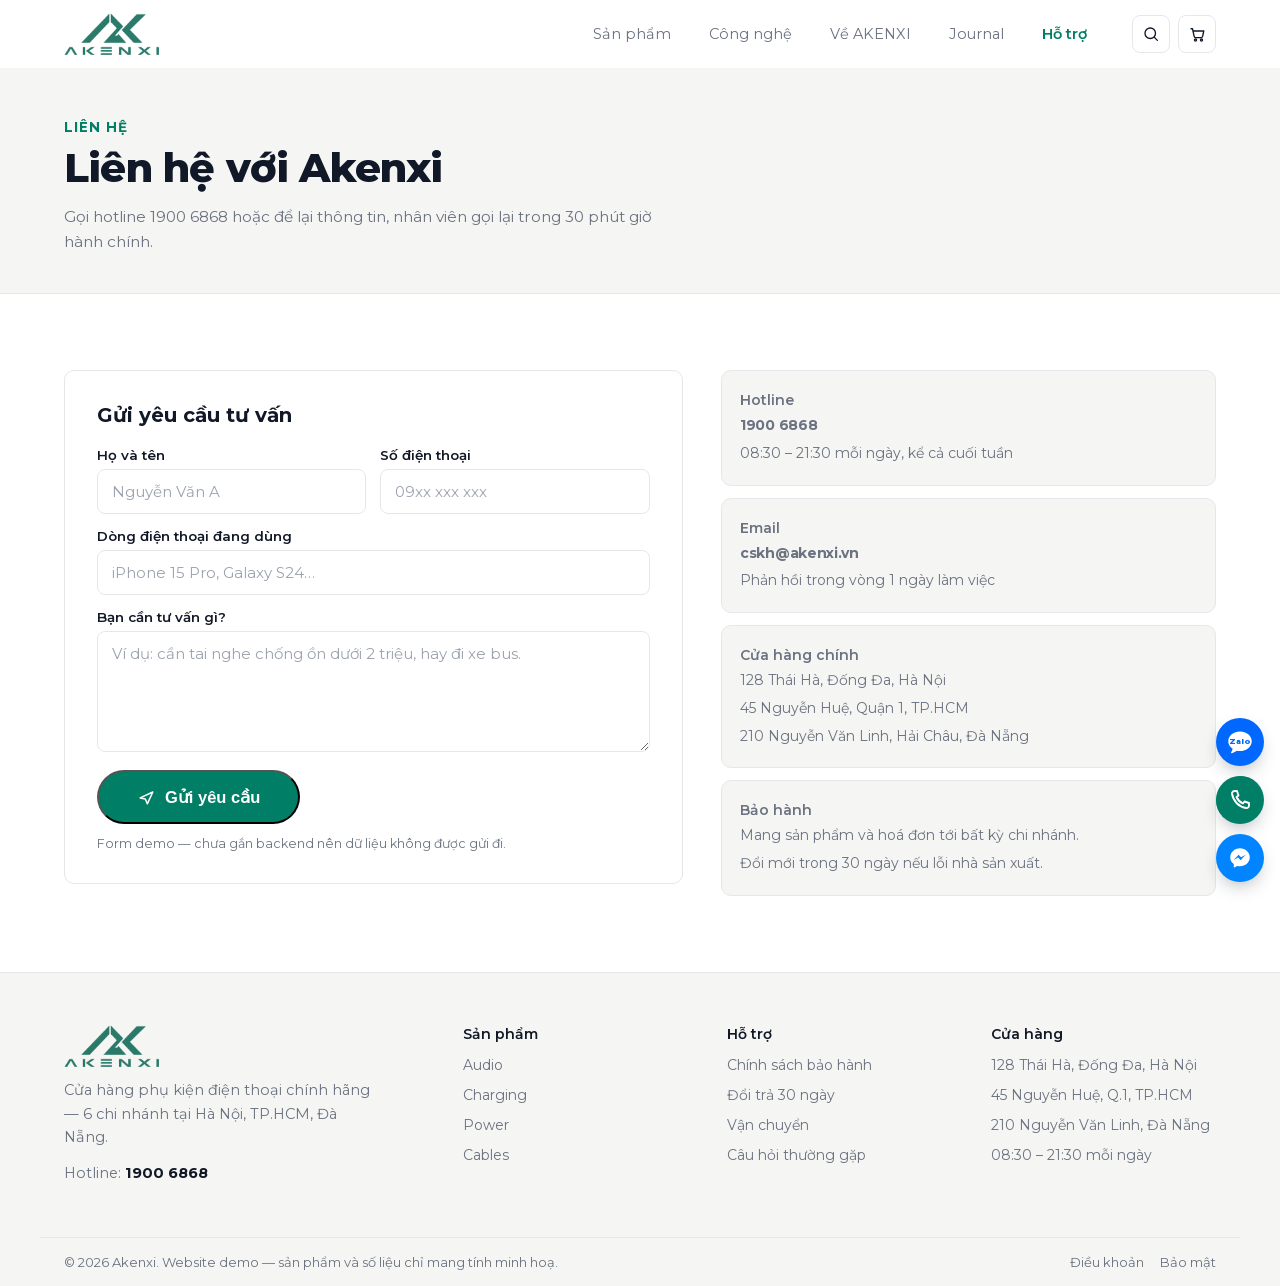
==== html/lien-he.html @ 21b446b7 "Rollback hero to 3D headphone, restore old logo/favicon, remove account icon" ====
<!DOCTYPE html>
<html lang="vi">
<head>
<meta charset="UTF-8">
<meta name="viewport" content="width=device-width, initial-scale=1">
<title>Liên hệ — Akenxi</title>
<meta name="description" content="Liên hệ Akenxi: hotline 1900 6868, email cskh@akenxi.vn, 6 chi nhánh tại Hà Nội, TP.HCM và Đà Nẵng.">
<link rel="icon" type="image/png" sizes="64x64" href="images/favicon.png">
<link rel="stylesheet" href="css/style.css">
</head>
<body>

  <header class="site-header" id="siteHeader">
    <div class="container header-inner">
      <a class="logo" href="index.html">
        <img class="logo-img" src="images/logo.png" alt="Akenxi" width="270" height="120">
      </a>

      <nav class="main-nav" id="mainNav" aria-label="Menu chính">
        <ul>
          <li><a href="san-pham.html">Sản phẩm</a></li>
          <li><a href="index.html#akenxi-technology">Công nghệ</a></li>
          <li><a href="ve-chung-toi.html">Về AKENXI</a></li>
          <li><a href="tin-tuc.html">Journal</a></li>
          <li><a href="lien-he.html" class="is-active" aria-current="page">Hỗ trợ</a></li>
        </ul>
      </nav>

      <div class="header-actions">
        <button class="icon-btn" type="button" aria-label="Tìm kiếm">
          <svg viewBox="0 0 24 24" fill="none" stroke="currentColor" stroke-width="1.8" stroke-linecap="round">
            <circle cx="11" cy="11" r="7"></circle><path d="m16.5 16.5 4 4"></path>
          </svg>
        </button>
        <button class="icon-btn" type="button" aria-label="Giỏ hàng" data-cart-open>
          <svg viewBox="0 0 24 24" fill="none" stroke="currentColor" stroke-width="1.8" stroke-linecap="round" stroke-linejoin="round">
            <path d="M4 5h2l2.2 10.2a2 2 0 0 0 2 1.6h7.3a2 2 0 0 0 2-1.55L21 8H6.6"></path>
            <circle cx="10" cy="20" r="1.4"></circle><circle cx="18" cy="20" r="1.4"></circle>
          </svg>
          <span class="badge" data-cart-count>0</span>
        </button>
        <button class="nav-toggle" id="navToggle" type="button" aria-label="Mở menu" aria-expanded="false">
          <span></span><span></span><span></span>
        </button>
      </div>
    </div>
  </header>

  <main>

    <!-- ============================== PAGE HERO ============================ -->
    <section class="page-hero">
      <div class="container">
        <p class="page-tag">Liên hệ</p>
        <h1>Liên hệ với Akenxi</h1>
        <p class="page-sub">Gọi hotline 1900 6868 hoặc để lại thông tin, nhân viên gọi lại trong 30 phút giờ hành chính.</p>
      </div>
    </section>

    <section class="section">
      <div class="container contact-grid">
        <form class="contact-form reveal" onsubmit="return false">
          <h2>Gửi yêu cầu tư vấn</h2>

          <div class="field-row">
            <label class="field">
              <span>Họ và tên</span>
              <input type="text" name="name" placeholder="Nguyễn Văn A" required>
            </label>
            <label class="field">
              <span>Số điện thoại</span>
              <input type="tel" name="phone" placeholder="09xx xxx xxx" required>
            </label>
          </div>

          <label class="field">
            <span>Dòng điện thoại đang dùng</span>
            <input type="text" name="device" placeholder="iPhone 15 Pro, Galaxy S24…">
          </label>

          <label class="field">
            <span>Bạn cần tư vấn gì?</span>
            <textarea name="message" rows="5" placeholder="Ví dụ: cần tai nghe chống ồn dưới 2 triệu, hay đi xe bus."></textarea>
          </label>

          <button class="btn btn-primary" type="submit">
            <svg viewBox="0 0 24 24" fill="none" stroke="currentColor" stroke-width="1.9" stroke-linecap="round" stroke-linejoin="round" aria-hidden="true">
              <path d="M4 12.5 20 5l-7 15-2.5-6z"></path>
            </svg>
            Gửi yêu cầu
          </button>
          <p class="form-note">Form demo — chưa gắn backend nên dữ liệu không được gửi đi.</p>
        </form>

        <div class="contact-info reveal">
          <div class="info-card">
            <h3>Hotline</h3>
            <p class="info-big">1900 6868</p>
            <p>08:30 – 21:30 mỗi ngày, kể cả cuối tuần</p>
          </div>
          <div class="info-card">
            <h3>Email</h3>
            <p class="info-big">cskh@akenxi.vn</p>
            <p>Phản hồi trong vòng 1 ngày làm việc</p>
          </div>
          <div class="info-card">
            <h3>Cửa hàng chính</h3>
            <p>128 Thái Hà, Đống Đa, Hà Nội</p>
            <p>45 Nguyễn Huệ, Quận 1, TP.HCM</p>
            <p>210 Nguyễn Văn Linh, Hải Châu, Đà Nẵng</p>
          </div>
          <div class="info-card">
            <h3>Bảo hành</h3>
            <p>Mang sản phẩm và hoá đơn tới bất kỳ chi nhánh.</p>
            <p>Đổi mới trong 30 ngày nếu lỗi nhà sản xuất.</p>
          </div>
        </div>
      </div>
    </section>

  </main>

<footer class="site-footer">
    <div class="container footer-top">
      <div class="footer-brand">
        <a class="logo" href="index.html">
          <img class="logo-img" src="images/logo.png" alt="Akenxi" width="270" height="120">
        </a>
        <p>Cửa hàng phụ kiện điện thoại chính hãng — 6 chi nhánh tại Hà Nội, TP.HCM, Đà Nẵng.</p>
        <p class="footer-hotline">Hotline: <b>1900 6868</b></p>
      </div>

      <div class="footer-col">
        <h4>Sản phẩm</h4>
        <ul>
          <li><a href="san-pham.html">Audio</a></li>
          <li><a href="san-pham.html">Charging</a></li>
          <li><a href="san-pham.html">Power</a></li>
          <li><a href="san-pham.html">Cables</a></li>
        </ul>
      </div>

      <div class="footer-col">
        <h4>Hỗ trợ</h4>
        <ul>
          <li><a href="lien-he.html">Chính sách bảo hành</a></li>
          <li><a href="lien-he.html">Đổi trả 30 ngày</a></li>
          <li><a href="lien-he.html">Vận chuyển</a></li>
          <li><a href="lien-he.html">Câu hỏi thường gặp</a></li>
        </ul>
      </div>

      <div class="footer-col">
        <h4>Cửa hàng</h4>
        <ul>
          <li>128 Thái Hà, Đống Đa, Hà Nội</li>
          <li>45 Nguyễn Huệ, Q.1, TP.HCM</li>
          <li>210 Nguyễn Văn Linh, Đà Nẵng</li>
          <li>08:30 – 21:30 mỗi ngày</li>
        </ul>
      </div>
    </div>

    <div class="container footer-bottom">
      <p>© 2026 Akenxi. Website demo — sản phẩm và số liệu chỉ mang tính minh hoạ.</p>
      <ul class="footer-legal">
        <li><a href="lien-he.html">Điều khoản</a></li>
        <li><a href="lien-he.html">Bảo mật</a></li>
      </ul>
    </div>
  </footer>

  <!-- Liên hệ nhanh cố định góc phải -->
  <div class="quick-contact" aria-label="Liên hệ nhanh">
    <a class="qc-btn qc-zalo" href="https://zalo.me/1900686868" target="_blank" rel="noopener" title="Chat Zalo">
      <span class="qc-ico" aria-hidden="true">
        <svg viewBox="0 0 48 48">
          <path fill="#fff" d="M24 7C13.6 7 5.2 14 5.2 22.6c0 4.9 2.7 9.3 7 12.2-.3 2-1.1 4-2.4 5.7-.5.7.2 1.6 1 1.3 3.3-1.1 6-2.6 7.9-4 1.6.4 3.4.6 5.3.6 10.4 0 18.8-7 18.8-15.8S34.4 7 24 7z"/>
          <text x="24" y="27.5" text-anchor="middle" font-family="__SvnMontFont_81fb87, Helvetica, Arial, sans-serif" font-size="12.5" font-weight="800" fill="#0068ff">Zalo</text>
        </svg>
      </span>
      <span class="qc-label">Zalo</span>
    </a>
    <a class="qc-btn qc-phone" href="tel:19006868" title="Gọi 1900 6868">
      <span class="qc-ico" aria-hidden="true">
        <svg viewBox="0 0 24 24" fill="none" stroke="currentColor" stroke-width="1.9" stroke-linecap="round" stroke-linejoin="round">
          <path d="M21 15v2.5a2.5 2.5 0 0 1-2.7 2.5A17 17 0 0 1 4 5.7 2.5 2.5 0 0 1 6.5 3H9l1.5 4.5-2 1.5a12.5 12.5 0 0 0 6.5 6.5l1.5-2z"></path>
        </svg>
      </span>
      <span class="qc-label">1900 6868</span>
    </a>
    <a class="qc-btn qc-mess" href="https://m.me/akenxi" target="_blank" rel="noopener" title="Chat Messenger">
      <span class="qc-ico" aria-hidden="true">
        <svg viewBox="0 0 24 24" fill="currentColor">
          <path d="M12 2.2c-5.4 0-9.8 4-9.8 9 0 2.8 1.4 5.3 3.6 6.9v3.7l3.4-1.9c.9.2 1.8.4 2.8.4 5.4 0 9.8-4 9.8-9s-4.4-9.1-9.8-9.1zm.6 12-2.5-2.6-4.7 2.6 5.2-5.5 2.5 2.5 4.6-2.5-5.1 5.5z"></path>
        </svg>
      </span>
      <span class="qc-label">Messenger</span>
    </a>
  </div>

  <!-- Giỏ hàng -->
  <div class="cart-overlay" data-cart-overlay hidden></div>

  <aside class="cart-drawer" data-cart-drawer aria-label="Giỏ hàng" aria-hidden="true" hidden>
    <div class="cart-head">
      <h2>Giỏ hàng <span class="cart-head-count" data-cart-count>0</span></h2>
      <button class="cart-close" type="button" data-cart-close aria-label="Đóng giỏ hàng">
        <svg viewBox="0 0 24 24" fill="none" stroke="currentColor" stroke-width="2" stroke-linecap="round">
          <path d="M6 6l12 12M18 6L6 18"></path>
        </svg>
      </button>
    </div>

    <div class="cart-body" data-cart-items></div>

    <div class="cart-foot">
      <div class="cart-total"><span>Tổng tiền</span><strong data-cart-total>0₫</strong></div>
      <button class="btn btn-primary" type="button" data-cart-checkout>Thanh toán</button>
      <p class="cart-note">Demo — chưa gắn cổng thanh toán.</p>
    </div>
  </aside>

  <div class="toast" data-toast hidden></div>

  <script src="js/ui.js" defer></script>
  <script src="js/cart.js" defer></script>
</body>
</html>
---- html/css/style.css ----
/* ==========================================================================
   Akenxi — cửa hàng phụ kiện điện thoại. Giao diện trắng, phẳng, tối giản.
   ========================================================================== */

/* --------------------------------- Fonts ---------------------------------
   Bộ font yêu cầu: SVN-Mont (bản Việt hoá của Mont — Fontfabric, font THƯƠNG MẠI).
   Các bản "tải free" trên mạng đều không có bản quyền nên file trong repo hiện là
   Montserrat (Google Fonts, OFL, cùng kiểu geometric sans, đủ dấu tiếng Việt).
   Khi đã mua SVN-Mont: chỉ cần ghi đè 3 file fonts/svn-mont-*.woff2 tương ứng
   (vietnamese / latin-ext / latin), không phải sửa CSS.
   -------------------------------------------------------------------------- */

@font-face {
  font-family: "__SvnMontFont_81fb87";
  font-style: normal;
  font-weight: 400 800;
  font-display: swap;
  src: url("../fonts/svn-mont-vietnamese.woff2") format("woff2");
  unicode-range: U+0102-0103, U+0110-0111, U+0128-0129, U+0168-0169, U+01A0-01A1,
    U+01AF-01B0, U+0300-0301, U+0303-0304, U+0308-0309, U+0323, U+0329,
    U+1EA0-1EF9, U+20AB;
}

@font-face {
  font-family: "__SvnMontFont_81fb87";
  font-style: normal;
  font-weight: 400 800;
  font-display: swap;
  src: url("../fonts/svn-mont-latin-ext.woff2") format("woff2");
  unicode-range: U+0100-02BA, U+02BD-02C5, U+02C7-02CC, U+02CE-02D7, U+02DD-02FF,
    U+0304, U+0308, U+0329, U+1D00-1DBF, U+1E00-1E9F, U+1EF2-1EFF, U+2020,
    U+20A0-20AB, U+20AD-20C0, U+2113, U+2C60-2C7F, U+A720-A7FF;
}

@font-face {
  font-family: "__SvnMontFont_81fb87";
  font-style: normal;
  font-weight: 400 800;
  font-display: swap;
  src: url("../fonts/svn-mont-latin.woff2") format("woff2");
  unicode-range: U+0000-00FF, U+0131, U+0152-0153, U+02BB-02BC, U+02C6, U+02DA,
    U+02DC, U+0304, U+0308, U+0329, U+2000-206F, U+20AC, U+2122, U+2191, U+2193,
    U+2212, U+2215, U+FEFF, U+FFFD;
}

/* Fallback dùng font hệ thống, chỉnh metric cho gần SVN-Mont để hạn chế nhảy chữ */
@font-face {
  font-family: "__SvnMontFont_Fallback_81fb87";
  font-style: normal;
  font-weight: 400 800;
  src: local("Helvetica Neue"), local("Helvetica"), local("Arial");
  size-adjust: 104%;
  ascent-override: 90%;
  descent-override: 24%;
  line-gap-override: 0%;
}

/* ------------------------------ Design tokens ----------------------------- */

:root {
  --bg: #ffffff;
  --bg-soft: #F5F5F3;
  --text: #111827;
  --text-muted: #6b7280;
  --border: #e5e7eb;
  --accent: #007F66;      /* xanh thương hiệu AKENXI chính thức */
  --accent-dark: #00664F;
  --graphite: #1c1f22;    /* nền tối cho section premium */
  --price: #d92d20;       /* chỉ dùng ở tổng tiền giỏ hàng/thanh toán, không dùng cho thẻ sản phẩm */

  --radius: 10px;
  --slide-gap: 18px;
  --header-h: 68px;
  --container: 1200px;
  --pad: clamp(16px, 4vw, 24px);

  --font: "__SvnMontFont_81fb87", "__SvnMontFont_Fallback_81fb87", -apple-system,
    system-ui, BlinkMacSystemFont, "Helvetica Neue", "Helvetica", sans-serif;
}

* { margin: 0; padding: 0; box-sizing: border-box; }

/* button không tự có cursor:pointer theo mặc định trình duyệt như <a> — set cứng cho mọi nút */
button:not(:disabled) { cursor: pointer; }

html {
  scroll-behavior: smooth;
  scroll-padding-top: calc(var(--header-h) + 8px);
  -webkit-text-size-adjust: 100%;
}

body {
  font-family: var(--font);
  font-size: 16px;
  background: var(--bg);
  color: var(--text);
  -webkit-font-smoothing: antialiased;
  overflow-x: hidden;
}

/* các class có display: flex/grid sẽ thắng UA style [hidden] -> ép lại cho chắc */
[hidden] { display: none !important; }

a { color: inherit; text-decoration: none; }
ul { list-style: none; }
img, svg { display: block; max-width: 100%; }
svg { width: 100%; height: 100%; }

.container {
  width: 100%;
  max-width: var(--container);
  margin: 0 auto;
  padding: 0 var(--pad);
}

/* ============================== Header / Menu ============================= */

.site-header {
  position: fixed;
  inset: 0 0 auto 0;
  z-index: 100;
  height: var(--header-h);
  display: flex;
  align-items: center;
  background: #fff;
  border-bottom: 1px solid transparent;
  transition: background .2s ease, border-color .2s ease, backdrop-filter .2s ease;
}

/* Khi cuộn: nền trắng hơi trong suốt + blur nhẹ, viền mờ dần hiện ra */
.site-header.is-stuck {
  background: rgba(255, 255, 255, .82);
  backdrop-filter: blur(10px);
  -webkit-backdrop-filter: blur(10px);
  border-bottom-color: var(--border);
}

.header-inner { display: flex; align-items: center; gap: clamp(16px, 2.4vw, 36px); }

/* Logo — wordmark AKENXI chính thức (SVG), không redraw bằng font */
.logo { display: flex; align-items: center; flex-shrink: 0; }

.logo-img { height: 42px; width: auto; }  /* logo Akenxi đã bỏ nền, crop sát viền */

/* Nav */
.main-nav { margin-left: auto; }
.main-nav ul { display: flex; align-items: center; gap: 10px; }

.main-nav a {
  display: block;
  padding: 8px 14px;
  border-radius: 6px;
  font-size: 14.5px;
  color: var(--text-muted);
  transition: color .15s ease, background .15s ease;
}

.main-nav a:hover { color: var(--accent); background: rgba(0, 127, 102, .06); }
.main-nav a.is-active { color: var(--accent); font-weight: 600; }

/* Actions */
.header-actions { display: flex; align-items: center; gap: 8px; }

.icon-btn {
  position: relative;
  width: 38px; height: 38px;
  padding: 9px;
  border: 1px solid var(--border);
  border-radius: 8px;
  background: #fff;
  color: var(--text);
  cursor: pointer;
  transition: background .15s ease;
}

.icon-btn:hover { background: var(--bg-soft); }

.badge {
  position: absolute;
  top: -6px; right: -6px;
  min-width: 17px; height: 17px;
  padding: 0 4px;
  border-radius: 999px;
  background: var(--price);
  color: #fff;
  font-size: 10.5px;
  font-weight: 700;
  line-height: 17px;
  text-align: center;
}

.nav-toggle {
  display: none;
  width: 38px; height: 38px;
  padding: 11px 9px;
  border: 1px solid var(--border);
  border-radius: 8px;
  background: #fff;
  cursor: pointer;
}

.nav-toggle span { display: block; height: 2px; background: var(--text); transition: transform .2s ease, opacity .2s ease; }
.nav-toggle span + span { margin-top: 4px; }
.nav-toggle.is-open span:nth-child(1) { transform: translateY(6px) rotate(45deg); }
.nav-toggle.is-open span:nth-child(2) { opacity: 0; }
.nav-toggle.is-open span:nth-child(3) { transform: translateY(-6px) rotate(-45deg); }

/* ================================= Hero ==================================
   Hero 3D — tai nghe Headphone.glb xoay theo scroll (js/main.js).
   ========================================================================== */

.display {
  font-size: clamp(34px, 5.6vw, 68px);
  line-height: 1.05;
  letter-spacing: -1.5px;
  font-weight: 800;
  text-transform: uppercase;   /* headline lớn kiểu premium-tech, dùng cho tagline chứ không phải tên sản phẩm */
}

.hero {
  padding: calc(var(--header-h) + clamp(28px, 4vw, 56px)) 0 clamp(36px, 5vw, 64px);
  background: #fff;
}

.hero-inner {
  display: grid;
  grid-template-columns: minmax(0, 1fr) minmax(0, 1fr);
  align-items: center;
  gap: clamp(24px, 4vw, 48px);
}

.hero-eyebrow {
  display: flex;
  align-items: center;
  gap: 8px;
  margin-bottom: 14px;
  font-size: 15.5px;
  font-weight: 600;
  letter-spacing: .2px;
  color: var(--accent);
}

.hero-eyebrow svg { width: 18px; height: 18px; flex-shrink: 0; }

.hero-copy h1 {
  font-size: clamp(30px, 3.9vw, 50px);
  line-height: 1.14;
  letter-spacing: -1px;
  font-weight: 800;
  max-width: 15em;
}

.hero-sub {
  margin-top: 12px;
  font-size: clamp(16px, 1.5vw, 21px);
  line-height: 1.45;
  color: #374151;
}

.hero-copy .btn { margin-top: clamp(24px, 3vw, 36px); }

/* Text hero chạy vào từ bên trái khi tải trang */
.hero-copy > * { animation: hero-in .7s cubic-bezier(.22, .7, .25, 1) both; }
.hero-eyebrow { animation-delay: .05s; }
.hero-copy h1 { animation-delay: .16s; }
.hero-sub { animation-delay: .28s; }
.hero-copy .btn { animation-delay: .4s; }

@keyframes hero-in {
  from { opacity: 0; transform: translateX(-32px); }
  to { opacity: 1; transform: none; }
}

/* Buttons */
.btn {
  display: inline-flex;
  align-items: center;
  justify-content: center;
  gap: 9px;
  height: 54px;
  padding: 0 38px;
  border-radius: 999px;
  font-size: 16.5px;
  font-weight: 700;
  white-space: nowrap;
  transition: background .15s ease;
}

.btn svg { width: 19px; height: 19px; flex-shrink: 0; }

.btn-primary { background: var(--accent); color: #fff; }
.btn-primary:hover { background: var(--accent-dark); }

/* ============================== Hero visual ============================== */

.hero-visual { position: relative; }

.model-wrap {
  position: relative;
  width: 100%;
  max-width: 470px;
  aspect-ratio: 1 / 1;
  max-height: 60vh;
  margin-inline: auto;
}

/* Sàn kẻ ô phối cảnh: các đường chạy từ trước ra sau, tan dần vào nền trắng */
.model-floor {
  position: absolute;
  left: 50%;
  bottom: -7%;
  width: 138%;
  height: 54%;
  transform: translateX(-50%);
  perspective: 420px;
  perspective-origin: 50% 0%;
  pointer-events: none;
  overflow: hidden;
}

.model-floor span {
  position: absolute;
  inset: 0 0 0 0;
  transform: rotateX(64deg);
  transform-origin: 50% 100%;
  background-image:
    repeating-linear-gradient(to right, rgba(17, 24, 39, .22) 0 1px, transparent 1px 48px),
    repeating-linear-gradient(to bottom, rgba(17, 24, 39, .22) 0 1px, transparent 1px 48px);
  background-position: center bottom;
  mask-image: linear-gradient(to top, #000 0%, rgba(0, 0, 0, .55) 45%, transparent 88%);
  -webkit-mask-image: linear-gradient(to top, #000 0%, rgba(0, 0, 0, .55) 45%, transparent 88%);
}

/* Bóng mờ dưới tai nghe: 2 lớp CSS, không dùng shadow map */
.model-shadow {
  position: absolute;
  left: 50%;
  bottom: 4%;
  width: 50%;
  height: 8%;
  transform: translateX(-50%);
  pointer-events: none;
  animation: shadow-breathe 4.2s ease-in-out infinite;
}

.model-shadow::before {
  content: "";
  position: absolute;
  left: 16%; right: 16%; top: 20%; bottom: 14%;
  border-radius: 50%;
  background: rgba(17, 24, 39, .42);
  filter: blur(8px);
}

.model-shadow::after {
  content: "";
  position: absolute;
  inset: -55% -18%;
  border-radius: 50%;
  background: radial-gradient(ellipse at 50% 50%, rgba(17, 24, 39, .22), rgba(17, 24, 39, .08) 48%, transparent 74%);
  filter: blur(18px);
}

@keyframes shadow-breathe {
  0%, 100% { transform: translateX(-50%) scale(1); opacity: .95; }
  50% { transform: translateX(-50%) scale(1.07); opacity: .72; }
}

#headphoneCanvas {
  position: relative;
  display: block;
  width: 100%;
  height: 100%;
  cursor: grab;
  touch-action: pan-y;
}

#headphoneCanvas:active { cursor: grabbing; }

.model-loader {
  position: absolute;
  inset: auto 0 42%;
  display: flex;
  flex-direction: column;
  align-items: center;
  gap: 10px;
  font-size: 13px;
  color: var(--text-muted);
  transition: opacity .4s ease;
}

.model-loader.is-hidden { opacity: 0; pointer-events: none; }

.model-loader .bar { width: 160px; height: 3px; border-radius: 999px; background: var(--border); overflow: hidden; }
.model-loader .bar i { display: block; width: 0; height: 100%; background: var(--accent); transition: width .25s ease; }

/* ---------------- 4 badge cam kết nổi quanh mô hình 3D ------------------- */

.hero-badges { position: absolute; inset: 0; pointer-events: none; }

.hero-badge {
  position: absolute;
  display: flex;
  align-items: center;
  gap: 10px;
  width: max-content;
  max-width: 46%;
  padding: 9px 14px 9px 10px;
  border: 1px solid var(--border);
  border-radius: 999px;
  background: rgba(255, 255, 255, .94);
  backdrop-filter: blur(6px);
  -webkit-backdrop-filter: blur(6px);
  box-shadow: 0 8px 22px -14px rgba(17, 24, 39, .35);
  animation: badge-float 6s ease-in-out infinite;
}

.hb-ico {
  flex-shrink: 0;
  width: 32px; height: 32px;
  padding: 7px;
  border-radius: 50%;
  background: rgba(0, 127, 102, .08);
  color: var(--accent);
}

.hb-text { display: flex; flex-direction: column; line-height: 1.3; }
.hb-text strong { font-size: 13.5px; font-weight: 600; white-space: nowrap; }
.hb-text span { font-size: 12px; color: var(--text-muted); white-space: nowrap; }

/* 4 góc, mỗi góc một độ cao khác nhau */
.b-tl { top: 2%;  left: -4%; }
.b-tr { top: 15%; right: -6%; }
.b-bl { bottom: 22%; left: -7%; }
.b-br { bottom: 5%;  right: -3%; }

/* trôi nhẹ, lệch pha để không cùng nhịp */
.b-tl { animation-delay: 0s; }
.b-tr { animation-delay: -1.5s; }
.b-bl { animation-delay: -3s; }
.b-br { animation-delay: -4.5s; }

@keyframes badge-float {
  0%, 100% { transform: translateY(0); }
  50% { transform: translateY(-7px); }
}

/* ================================ Sections =============================== */

.section { padding: clamp(48px, 6vw, 84px) 0; }
.section-alt { background: var(--bg-soft); }

.section-head { margin-bottom: clamp(24px, 3vw, 36px); }

.section-head.has-link {
  display: flex;
  align-items: baseline;
  justify-content: space-between;
  gap: 16px;
}

.section-head h2 {
  font-size: clamp(21px, 2.2vw, 28px);
  line-height: 1.25;
  letter-spacing: -.4px;
  font-weight: 700;
}

.section-head p { margin-top: 10px; font-size: 15.5px; line-height: 1.65; color: var(--text-muted); }

.link-more { flex-shrink: 0; font-size: 14.5px; font-weight: 600; color: var(--accent); }
.link-more:hover { text-decoration: underline; }

/* ------------------------------- Danh mục --------------------------------
   6 nhóm lớn, ảnh chiếm gần hết thẻ, không icon/không số lượng sản phẩm giả.
   ========================================================================== */

.cat-grid-big {
  display: grid;
  grid-template-columns: repeat(3, minmax(0, 1fr));
  gap: clamp(12px, 1.6vw, 20px);
}

.cat-tile {
  position: relative;
  display: block;
  aspect-ratio: 4 / 5;
  overflow: hidden;
  border-radius: var(--radius);
  background: var(--bg-soft);
}

.cat-tile img {
  width: 100%;
  height: 100%;
  object-fit: cover;
  transition: transform .5s ease;
}

.cat-tile:hover img { transform: scale(1.05); }

.cat-tile::after {
  content: "";
  position: absolute;
  inset: 0;
  background: linear-gradient(0deg, rgba(10, 14, 20, .55) 0%, transparent 42%);
}

.cat-tile h3 {
  position: absolute;
  left: 20px; bottom: 18px;
  z-index: 1;
  font-size: 14.5px;
  font-weight: 700;
  letter-spacing: 1.2px;
  text-transform: uppercase;
  color: #fff;
}

/* ------------------------------- Sản phẩm -------------------------------- */

.prod-grid {
  display: grid;
  grid-template-columns: repeat(4, minmax(0, 1fr));
  gap: clamp(12px, 1.5vw, 18px);
}

.prod-card {
  position: relative;
  display: flex;
  flex-direction: column;
  overflow: hidden;
  border: 1px solid var(--border);
  border-radius: var(--radius);
  background: #fff;
  cursor: pointer;
  transition: border-color .15s ease;
}

.prod-card:hover { border-color: var(--accent); }

.prod-thumb {
  position: relative;
  aspect-ratio: 1 / 1;
  overflow: hidden;             /* cắt ảnh phóng to khi hover, không đè lên badge */
  display: grid;
  place-items: center;
  padding: 8%;
  background: #fff;
  color: #4b5563;
  border-bottom: 1px solid var(--border);
}

.prod-thumb img {
  width: 100%;
  height: 100%;
  object-fit: contain;
  transition: transform .3s ease;
}

.prod-card:hover .prod-thumb img { transform: scale(1.04); }

.flag {
  position: absolute;
  top: 10px; left: 10px;
  z-index: 2;                   /* luôn nổi trên ảnh, kể cả khi ảnh phóng to lúc hover */
  padding: 3px 8px;
  border-radius: 4px;
  background: rgba(17, 24, 39, .82);
  color: #fff;
  font-size: 10.5px;
  font-weight: 600;
  letter-spacing: .2px;
}

.prod-body { display: flex; flex-direction: column; gap: 6px; flex: 1; padding: 14px; }
.prod-brand { font-size: 12px; color: var(--text-muted); }
.prod-card h3 { font-size: 15px; font-weight: 600; line-height: 1.4; }

/* Toàn bộ thẻ có thể bấm để vào trang chi tiết (stretched-link),
   nút "Thêm vào giỏ" nổi lên trên để vẫn bấm được riêng. */
.prod-card h3 a {
  transition: color .15s ease;
}

.prod-card h3 a::after {
  content: "";
  position: absolute;
  inset: 0;
  z-index: 1;
}

.prod-card h3 a:hover { color: var(--accent); }
.prod-desc { font-size: 13px; line-height: 1.5; color: var(--text-muted); }

.stars { font-size: 12.5px; color: var(--text); }
.stars span { margin-left: 4px; color: var(--text-muted); }

.prod-price { display: flex; align-items: baseline; flex-wrap: wrap; gap: 8px; margin-top: auto; padding-top: 6px; }
.prod-price strong { font-size: 17px; font-weight: 700; color: var(--text); }
.prod-price s { font-size: 13px; color: var(--text-muted); }

.btn-cart {
  position: relative;
  z-index: 2;                   /* nổi trên lớp stretched-link để vẫn bấm riêng được */
  display: flex;
  align-items: center;
  justify-content: center;
  gap: 8px;
  margin-top: 10px;
  height: 40px;
  border: 1px solid var(--border);
  border-radius: 8px;
  background: #fff;
  color: var(--text);
  font-family: inherit;
  font-size: 14px;
  font-weight: 600;
  cursor: pointer;
  transition: background .15s ease, color .15s ease, border-color .15s ease;
}

.btn-cart svg { width: 17px; height: 17px; flex-shrink: 0; }
.btn-cart:hover { background: var(--accent); border-color: var(--accent); color: #fff; }

/* ------------------- Slider sản phẩm bán chạy (4 / 2 / 1) ----------------- */

.slider { position: relative; }

/* cửa sổ nhìn: cắt phần ngoài, không tạo vùng cuộn nên không "ăn" con lăn của trang */
.slider-view { overflow: hidden; }

.slider-track {
  display: flex;
  gap: var(--slide-gap);
  transition: transform .45s cubic-bezier(.22, .7, .25, 1);
  will-change: transform;
  touch-action: pan-y;          /* vẫn cuộn dọc bình thường khi vuốt lên/xuống */
}

.slider-track.is-dragging { transition: none; cursor: grabbing; }

.slider-track > * {
  flex: 0 0 calc((100% - 3 * var(--slide-gap)) / 4);   /* 4 item */
  user-select: none;
}

.slider-track img { -webkit-user-drag: none; pointer-events: none; }

.slider-btn {
  position: absolute;
  top: 50%;
  z-index: 3;
  display: grid;
  place-items: center;
  width: 42px; height: 42px;
  padding: 10px;
  transform: translateY(-50%);
  border: 1px solid var(--border);
  border-radius: 50%;
  background: #fff;
  color: var(--text);
  box-shadow: 0 6px 18px -8px rgba(17, 24, 39, .35);
  cursor: pointer;
  transition: background .15s ease, opacity .2s ease, color .15s ease;
}

.slider-btn:hover { background: var(--accent); border-color: var(--accent); color: #fff; }
.slider-btn.prev { left: -14px; }
.slider-btn.next { right: -14px; }
.slider-btn[disabled] { opacity: .35; pointer-events: none; }

/* -------------------------------- Ưu điểm -------------------------------- */

.feat-grid {
  display: grid;
  grid-template-columns: repeat(4, minmax(0, 1fr));
  gap: clamp(12px, 1.4vw, 18px);
}

.feat-card {
  padding: 22px 20px;
  border: 1px solid var(--border);
  border-radius: var(--radius);
  background: #fff;
}

.feat-card h3 { font-size: 16px; font-weight: 600; }
.feat-card p { margin-top: 8px; font-size: 14.5px; line-height: 1.6; color: var(--text-muted); }

/* ---------------------- Product showcase (spotlight) ---------------------
   1-2 sản phẩm nổi bật mỗi section, ảnh chiếm phần lớn diện tích.
   .showcase-row.is-reverse đảo ảnh sang phải để xen kẽ giữa các section.
   ========================================================================== */

.showcase-row {
  display: grid;
  grid-template-columns: minmax(0, 1.3fr) minmax(0, 1fr);
  align-items: center;
  gap: clamp(28px, 5vw, 64px);
}

.showcase-row.is-reverse { grid-template-columns: minmax(0, 1fr) minmax(0, 1.3fr); }
.showcase-row.is-reverse .showcase-media { order: 2; }
.showcase-row.is-reverse .showcase-copy { order: 1; }

.showcase-media {
  aspect-ratio: 5 / 4;
  overflow: hidden;
  border-radius: var(--radius);
  background: var(--bg-soft);
}

.showcase-media img {
  width: 100%;
  height: 100%;
  object-fit: cover;
  transition: transform .5s ease;
}

.showcase-media:hover img { transform: scale(1.04); }

.showcase-tag { font-size: 13.5px; font-weight: 700; letter-spacing: 1px; color: var(--accent); text-transform: uppercase; }
.showcase-copy .display { margin-top: 12px; }
.showcase-copy p { margin-top: 16px; max-width: 34ch; font-size: 15.5px; line-height: 1.65; color: var(--text-muted); }

.showcase-cta {
  display: inline-flex;
  align-items: center;
  gap: 8px;
  margin-top: 24px;
  font-size: 14.5px;
  font-weight: 700;
  letter-spacing: .4px;
  text-transform: uppercase;
  color: var(--text);
}

.showcase-cta svg { width: 17px; height: 17px; transition: transform .2s ease; }
.showcase-cta:hover svg { transform: translateX(5px); }

/* --------------------------- AKENXI Technology ---------------------------- */

.tech-grid {
  display: grid;
  grid-template-columns: repeat(4, minmax(0, 1fr));
  gap: clamp(20px, 3vw, 32px);
}

.tech-card { text-align: center; }

.tech-ico {
  display: grid;
  place-items: center;
  width: 52px; height: 52px;
  margin: 0 auto 16px;
  padding: 13px;
  border-radius: 50%;
  background: rgba(0, 127, 102, .08);
  color: var(--accent);
}

.tech-card h3 { font-size: 15.5px; font-weight: 700; letter-spacing: .2px; }
.tech-card p { margin-top: 8px; font-size: 14px; line-height: 1.6; color: var(--text-muted); }

/* Section graphite: nền tối cho các khối "premium" (vd. AKENXI Technology) */
.section-graphite { background: var(--graphite); color: #fff; }
.section-graphite .display,
.section-graphite .section-head h2 { color: #fff; }
.section-graphite .tech-ico { background: rgba(0, 127, 102, .22); color: #fff; }
.section-graphite .tech-card p { color: rgba(255, 255, 255, .62); }

/* -------------------------------- Brand story ------------------------------ */

.story-grid {
  display: grid;
  grid-template-columns: minmax(0, .9fr) minmax(0, 1.1fr);
  align-items: center;
  gap: clamp(28px, 5vw, 64px);
}

.story-copy p { margin-top: 16px; max-width: 32ch; font-size: 15.5px; line-height: 1.7; color: var(--text-muted); }

.story-media {
  aspect-ratio: 4 / 3;
  overflow: hidden;
  border-radius: var(--radius);
}

.story-media img { width: 100%; height: 100%; object-fit: cover; will-change: transform; }

/* ------------------------------ Mosaic gallery ----------------------------- */

.mosaic-tag { margin-bottom: clamp(20px, 3vw, 32px); font-size: 13.5px; font-weight: 700; letter-spacing: 1px; color: var(--text-muted); text-transform: uppercase; text-align: center; }

.mosaic-grid {
  display: grid;
  grid-template-columns: repeat(4, minmax(0, 1fr));
  grid-template-rows: repeat(2, minmax(140px, 1fr));
  gap: clamp(8px, 1.2vw, 14px);
  height: clamp(320px, 46vw, 480px);
}

.mosaic-item { overflow: hidden; border-radius: var(--radius); }
.mosaic-item img { width: 100%; height: 100%; object-fit: cover; transition: transform .5s ease; }
.mosaic-item:hover img { transform: scale(1.05); }

.mosaic-item:nth-child(1) { grid-column: 1 / 3; grid-row: 1 / 3; }
.mosaic-item:nth-child(2) { grid-column: 3 / 5; grid-row: 1 / 2; }
.mosaic-item:nth-child(3) { grid-column: 3 / 4; grid-row: 2 / 3; }
.mosaic-item:nth-child(4) { grid-column: 4 / 5; grid-row: 2 / 3; }

/* -------------------------------- Đánh giá ------------------------------- */

.testi-grid {
  display: grid;
  grid-template-columns: repeat(3, minmax(0, 1fr));
  gap: clamp(12px, 1.5vw, 18px);
}

.testi-card {
  display: flex;
  flex-direction: column;
  gap: 12px;
  padding: 22px 20px;
  border: 1px solid var(--border);
  border-radius: var(--radius);
  background: #fff;
}

.testi-card blockquote { font-size: 15px; line-height: 1.65; color: #374151; }
.testi-card figcaption { display: flex; align-items: center; gap: 11px; margin-top: auto; }
.testi-card figcaption strong { display: block; font-size: 14.5px; font-weight: 600; }
.testi-card figcaption span { font-size: 12.5px; color: var(--text-muted); }

.avatar {
  display: grid;
  place-items: center;
  flex-shrink: 0;
  width: 38px; height: 38px;
  border-radius: 50%;
  background: var(--bg-soft);
  border: 1px solid var(--border);
  font-size: 13px;
  font-weight: 600;
  color: var(--text-muted);
}

/* ------------------------------- Newsletter ------------------------------ */

.news-inner {
  display: flex;
  align-items: center;
  justify-content: space-between;
  gap: clamp(20px, 3vw, 40px);
  padding: clamp(22px, 3vw, 32px);
  border: 1px solid var(--border);
  border-radius: var(--radius);
}

.news-inner h2 { font-size: clamp(20px, 2.1vw, 26px); font-weight: 700; letter-spacing: -.4px; }
.news-inner p { margin-top: 10px; font-size: 15px; line-height: 1.65; color: var(--text-muted); }

.news-form { display: flex; gap: 10px; flex-shrink: 0; }

.news-form input {
  width: clamp(200px, 24vw, 260px);
  height: 48px;
  padding: 0 14px;
  border: 1px solid var(--border);
  border-radius: 8px;
  background: #fff;
  color: var(--text);
  font-family: inherit;
  font-size: 15px;
}

.news-form input::placeholder { color: #9ca3af; }
.news-form input:focus { outline: none; border-color: var(--accent); }

/* --------------------------------- Footer -------------------------------- */

.site-footer { border-top: 1px solid var(--border); background: var(--bg-soft); }

.footer-top {
  display: grid;
  grid-template-columns: 1.6fr repeat(3, 1fr);
  gap: clamp(24px, 3vw, 40px);
  padding-block: clamp(32px, 4vw, 52px);
}

.footer-brand p { margin-top: 12px; max-width: 320px; font-size: 14.5px; line-height: 1.65; color: var(--text-muted); }
.footer-hotline b { color: var(--text); }

.footer-col h4 { margin-bottom: 12px; font-size: 14px; font-weight: 600; }
.footer-col li { margin-bottom: 9px; font-size: 14px; line-height: 1.5; color: var(--text-muted); }
.footer-col a:hover { color: var(--accent); }

.footer-bottom {
  display: flex;
  align-items: center;
  justify-content: space-between;
  gap: 12px;
  padding-block: 16px;
  border-top: 1px solid var(--border);
  font-size: 13px;
  color: var(--text-muted);
}

.footer-legal { display: flex; gap: 16px; }
.footer-legal a:hover { color: var(--accent); }

/* --------------------------- Reveal khi cuộn tới -------------------------- */

.reveal {
  opacity: 0;
  transform: translateY(14px);
  transition: opacity .45s ease, transform .45s ease;
}

.reveal.is-in { opacity: 1; transform: none; }

/* ==========================================================================
   Trang con: page hero, sản phẩm, giới thiệu, tin tức, liên hệ
   ========================================================================== */

.page-hero {
  padding: calc(var(--header-h) + clamp(28px, 4vw, 52px)) 0 clamp(24px, 3vw, 40px);
  border-bottom: 1px solid var(--border);
  background: var(--bg-soft);
}

.page-tag { margin-bottom: 10px; font-size: 13.5px; font-weight: 700; letter-spacing: 1px; text-transform: uppercase; color: var(--accent); }

.page-hero h1 {
  font-size: clamp(26px, 3.2vw, 40px);
  line-height: 1.16;
  letter-spacing: -.8px;
  font-weight: 800;
}

.page-sub {
  max-width: 62ch;
  margin-top: 12px;
  font-size: clamp(15px, 1.2vw, 16.5px);
  line-height: 1.65;
  color: var(--text-muted);
}

/* ------------------------------ Bộ lọc sản phẩm --------------------------- */

.filter-bar {
  display: flex;
  align-items: center;
  justify-content: space-between;
  flex-wrap: wrap;
  gap: 12px;
  margin-bottom: clamp(20px, 2.4vw, 30px);
}

.filter-list { display: flex; flex-wrap: wrap; gap: 8px; }

.chip {
  height: 38px;
  padding: 0 16px;
  border: 1px solid var(--border);
  border-radius: 999px;
  background: #fff;
  color: var(--text);
  font-family: inherit;
  font-size: 14px;
  font-weight: 500;
  cursor: pointer;
  transition: background .15s ease, border-color .15s ease, color .15s ease;
}

.chip:hover { border-color: var(--accent); color: var(--accent); }
.chip.is-on { background: var(--accent); border-color: var(--accent); color: #fff; font-weight: 600; }

.filter-count { font-size: 13.5px; color: var(--text-muted); }

/* -------------------------------- Về chúng tôi ---------------------------- */

.about-grid {
  display: grid;
  grid-template-columns: minmax(0, 1.5fr) minmax(0, 1fr);
  align-items: start;
  gap: clamp(24px, 4vw, 56px);
}

.about-text h2 { font-size: clamp(21px, 2.2vw, 28px); font-weight: 700; letter-spacing: -.4px; }
.about-text p { margin-top: 14px; font-size: 15.5px; line-height: 1.75; color: var(--text-muted); }

.about-stats { display: grid; grid-template-columns: 1fr 1fr; gap: 12px; }

.about-stats li {
  padding: 20px 18px;
  border: 1px solid var(--border);
  border-radius: var(--radius);
  background: var(--bg-soft);
}

.about-stats strong { display: block; font-size: 24px; font-weight: 800; letter-spacing: -.6px; }
.about-stats span { font-size: 13px; color: var(--text-muted); }

.branch-grid { display: grid; grid-template-columns: repeat(3, minmax(0, 1fr)); gap: clamp(12px, 1.4vw, 18px); }

.branch-card {
  padding: 20px 18px;
  border: 1px solid var(--border);
  border-radius: var(--radius);
  background: #fff;
}

.branch-card h3 { font-size: 15.5px; font-weight: 600; }
.branch-card p { margin-top: 6px; font-size: 14px; line-height: 1.5; color: var(--text-muted); }
.branch-card .branch-time { color: var(--accent); }

/* ---------------------------------- Tin tức ------------------------------- */

.post-grid { display: grid; grid-template-columns: repeat(3, minmax(0, 1fr)); gap: clamp(12px, 1.5vw, 20px); }

.post-card {
  display: flex;
  flex-direction: column;
  padding: clamp(20px, 2.2vw, 26px);
  border: 1px solid var(--border);
  border-radius: var(--radius);
  background: #fff;
  transition: border-color .15s ease;
}

.post-card:hover { border-color: var(--accent); }

.post-meta { display: flex; align-items: center; gap: 10px; font-size: 12.5px; color: var(--text-muted); }
.post-cat { padding: 3px 9px; border-radius: 999px; background: rgba(0, 127, 102, .08); color: var(--accent); font-weight: 600; }

.post-card h3 { margin-top: 12px; font-size: 17px; font-weight: 700; line-height: 1.35; letter-spacing: -.2px; }
.post-card p { margin-top: 10px; font-size: 14.5px; line-height: 1.65; color: var(--text-muted); }

.post-more {
  display: inline-flex;
  align-items: center;
  gap: 6px;
  margin-top: 16px;
  font-size: 14px;
  font-weight: 600;
  color: var(--accent);
}

.post-more svg { width: 16px; height: 16px; transition: transform .2s ease; }
.post-card:hover .post-more svg { transform: translateX(4px); }

/* ---------------------------------- Liên hệ ------------------------------- */

.contact-grid {
  display: grid;
  grid-template-columns: minmax(0, 1.25fr) minmax(0, 1fr);
  align-items: start;
  gap: clamp(20px, 3vw, 40px);
}

.contact-form {
  padding: clamp(22px, 2.6vw, 32px);
  border: 1px solid var(--border);
  border-radius: var(--radius);
  background: #fff;
}

.contact-form h2 { margin-bottom: 20px; font-size: 20px; font-weight: 700; }

.field-row { display: grid; grid-template-columns: 1fr 1fr; gap: 14px; }

.field { display: block; margin-bottom: 14px; }
.field span { display: block; margin-bottom: 6px; font-size: 13.5px; font-weight: 600; }

.field input,
.field textarea {
  width: 100%;
  padding: 12px 14px;
  border: 1px solid var(--border);
  border-radius: 8px;
  background: #fff;
  color: var(--text);
  font-family: inherit;
  font-size: 15px;
  resize: vertical;
}

.field input::placeholder,
.field textarea::placeholder { color: #9ca3af; }
.field input:focus,
.field textarea:focus { outline: none; border-color: var(--accent); }

.form-note { margin-top: 12px; font-size: 12.5px; color: var(--text-muted); }

.contact-info { display: grid; gap: 12px; }

.info-card {
  padding: 20px 18px;
  border: 1px solid var(--border);
  border-radius: var(--radius);
  background: var(--bg-soft);
}

.info-card h3 { font-size: 14px; font-weight: 600; color: var(--text-muted); }
.info-big { margin-top: 6px; font-size: 20px; font-weight: 700; color: var(--accent); letter-spacing: -.3px; }
.info-card p { margin-top: 6px; font-size: 14px; line-height: 1.55; color: var(--text-muted); }

/* ---------------------------- Trang chi tiết sản phẩm ---------------------- */

.pd-hero {
  padding: calc(var(--header-h) + clamp(20px, 3vw, 36px)) 0 0;
}

.pd-grid {
  display: grid;
  grid-template-columns: minmax(0, 1.2fr) minmax(0, 1fr);
  align-items: start;
  gap: clamp(28px, 4vw, 56px);
}

.pd-media-main {
  aspect-ratio: 1 / 1;
  overflow: hidden;
  border-radius: var(--radius);
  background: var(--bg-soft);
}

.pd-media-main img { width: 100%; height: 100%; object-fit: cover; }

.pd-thumbs { display: flex; gap: 10px; margin-top: 12px; }

.pd-thumbs button {
  width: 64px; height: 64px;
  padding: 0;
  border: 1px solid var(--border);
  border-radius: 8px;
  overflow: hidden;
  background: #fff;
  cursor: pointer;
}

.pd-thumbs button.is-active { border-color: var(--accent); }
.pd-thumbs img { width: 100%; height: 100%; object-fit: cover; }

.pd-tag { font-size: 13.5px; font-weight: 700; letter-spacing: 1px; color: var(--accent); text-transform: uppercase; }
.pd-info h1 { margin-top: 10px; font-size: clamp(24px, 2.8vw, 34px); font-weight: 800; letter-spacing: -.6px; line-height: 1.15; }
.pd-usp { margin-top: 10px; font-size: 15.5px; line-height: 1.6; color: var(--text-muted); }
.pd-price { margin-top: 18px; display: flex; align-items: baseline; gap: 10px; }
.pd-price strong { font-size: 26px; font-weight: 800; color: var(--text); }
.pd-price s { font-size: 15px; color: var(--text-muted); }
.pd-info .btn { margin-top: 22px; }

.pd-section { padding: clamp(40px, 5vw, 64px) 0; }
.pd-section-tag { margin-bottom: 24px; font-size: 13.5px; font-weight: 700; letter-spacing: 1px; color: var(--text-muted); text-transform: uppercase; text-align: center; }

.pd-highlights {
  display: grid;
  grid-template-columns: repeat(3, minmax(0, 1fr));
  gap: clamp(12px, 1.6vw, 20px);
}

.pd-highlight { text-align: center; }
.pd-highlight-media { aspect-ratio: 4 / 3; overflow: hidden; border-radius: var(--radius); margin-bottom: 14px; }
.pd-highlight-media img { width: 100%; height: 100%; object-fit: cover; }
.pd-highlight h3 { font-size: 15px; font-weight: 700; }
.pd-highlight p { margin-top: 6px; font-size: 13.5px; line-height: 1.55; color: var(--text-muted); }

/* ==========================================================================
   Liên hệ nhanh cố định góc phải (Zalo / gọi / Messenger)
   ========================================================================== */

.quick-contact {
  position: fixed;
  right: 16px;
  bottom: 18px;
  z-index: 90;
  display: flex;
  flex-direction: column;
  gap: 10px;
}

.qc-btn {
  position: relative;
  display: flex;
  align-items: center;
  height: 48px;
  border-radius: 999px;
  color: #fff;
  box-shadow: 0 8px 20px -8px rgba(17, 24, 39, .45);
  overflow: hidden;
  transition: padding-right .2s ease;
}

.qc-ico {
  display: grid;
  place-items: center;
  flex-shrink: 0;
  width: 48px; height: 48px;
  padding: 12px;
}

.qc-zalo .qc-ico { padding: 9px; }

.qc-label {
  max-width: 0;
  font-size: 14px;
  font-weight: 600;
  white-space: nowrap;
  opacity: 0;
  transition: max-width .25s ease, opacity .2s ease;
}

.qc-btn:hover { padding-right: 16px; }
.qc-btn:hover .qc-label { max-width: 140px; opacity: 1; }

.qc-zalo { background: #0068ff; }
.qc-phone { background: var(--accent); }
.qc-mess { background: #0084ff; }

/* vòng sóng quanh nút gọi */
.qc-phone::after {
  content: "";
  position: absolute;
  left: 0; top: 0;
  width: 48px; height: 48px;
  border: 2px solid var(--accent);
  border-radius: 50%;
  animation: qc-ring 2.2s ease-out infinite;
}

@keyframes qc-ring {
  0% { transform: scale(1); opacity: .6; }
  70%, 100% { transform: scale(1.55); opacity: 0; }
}

/* ==========================================================================
   Giỏ hàng (drawer) + toast
   ========================================================================== */

.cart-overlay {
  position: fixed;
  inset: 0;
  z-index: 110;
  background: rgba(17, 24, 39, .38);
  opacity: 0;
  transition: opacity .25s ease;
}

.cart-overlay.is-open { opacity: 1; }

.cart-drawer {
  position: fixed;
  top: 0; right: 0;
  z-index: 120;
  display: flex;
  flex-direction: column;
  width: min(400px, 100%);
  height: 100%;
  background: #fff;
  border-left: 1px solid var(--border);
  box-shadow: -18px 0 40px -24px rgba(17, 24, 39, .4);
  transform: translateX(100%);
  transition: transform .28s cubic-bezier(.22, .7, .25, 1);
}

.cart-drawer.is-open { transform: none; }

.cart-head {
  display: flex;
  align-items: center;
  justify-content: space-between;
  gap: 12px;
  padding: 18px 20px;
  border-bottom: 1px solid var(--border);
}

.cart-head h2 { display: flex; align-items: center; gap: 8px; font-size: 17px; font-weight: 700; }

.cart-head-count {
  min-width: 22px;
  padding: 2px 7px;
  border-radius: 999px;
  background: var(--bg-soft);
  font-size: 12.5px;
  font-weight: 600;
  color: var(--text-muted);
  text-align: center;
}

.cart-close {
  width: 34px; height: 34px;
  padding: 7px;
  border: 1px solid var(--border);
  border-radius: 8px;
  background: #fff;
  color: var(--text);
  cursor: pointer;
}

.cart-close:hover { background: var(--bg-soft); }

.cart-body { flex: 1; overflow-y: auto; padding: 12px 20px; }

.cart-empty {
  padding: 40px 0;
  font-size: 14.5px;
  line-height: 1.7;
  color: var(--text-muted);
  text-align: center;
}

.cart-item {
  display: flex;
  align-items: flex-start;
  gap: 12px;
  padding: 14px 0;
  border-bottom: 1px solid var(--border);
}

.cart-item img {
  flex-shrink: 0;
  width: 64px; height: 64px;
  object-fit: contain;
  border: 1px solid var(--border);
  border-radius: 8px;
  background: #fff;
}

.cart-item-main { flex: 1; min-width: 0; }
.cart-item-name { font-size: 14px; font-weight: 600; line-height: 1.4; }
.cart-item-price { margin-top: 3px; font-size: 14px; font-weight: 700; color: var(--price); }

.qty {
  display: inline-flex;
  align-items: center;
  gap: 2px;
  margin-top: 8px;
  border: 1px solid var(--border);
  border-radius: 8px;
  overflow: hidden;
}

.qty button {
  width: 28px; height: 28px;
  border: 0;
  background: #fff;
  color: var(--text);
  font-family: inherit;
  font-size: 15px;
  line-height: 1;
  cursor: pointer;
}

.qty button:hover { background: var(--bg-soft); }
.qty span { min-width: 28px; font-size: 14px; font-weight: 600; text-align: center; }

.cart-item-del {
  flex-shrink: 0;
  width: 28px; height: 28px;
  padding: 6px;
  border: 0;
  border-radius: 6px;
  background: transparent;
  color: var(--text-muted);
  cursor: pointer;
}

.cart-item-del:hover { background: var(--bg-soft); color: var(--price); }

.cart-foot { padding: 16px 20px 20px; border-top: 1px solid var(--border); }

.cart-total {
  display: flex;
  align-items: baseline;
  justify-content: space-between;
  margin-bottom: 14px;
}

.cart-total span { font-size: 14.5px; color: var(--text-muted); }
.cart-total strong { font-size: 21px; font-weight: 800; color: var(--price); }
.cart-foot .btn { width: 100%; }
.cart-note { margin-top: 10px; font-size: 12.5px; color: var(--text-muted); text-align: center; }

/* Toast */
.toast {
  position: fixed;
  left: 50%;
  bottom: 26px;
  z-index: 130;
  max-width: min(420px, calc(100% - 32px));
  padding: 12px 18px;
  border-radius: 999px;
  background: rgba(17, 24, 39, .94);
  color: #fff;
  font-size: 14px;
  font-weight: 500;
  text-align: center;
  box-shadow: 0 12px 28px -14px rgba(17, 24, 39, .6);
  transform: translate(-50%, 14px);
  opacity: 0;
  transition: opacity .22s ease, transform .22s ease;
}

.toast.is-on { opacity: 1; transform: translate(-50%, 0); }

/* ==========================================================================
   Trang thanh toán
   ========================================================================== */

.checkout {
  display: grid;
  grid-template-columns: minmax(0, 1.35fr) minmax(0, 1fr);
  align-items: start;
  gap: clamp(20px, 3vw, 36px);
}

.checkout-form,
.checkout-summary,
.checkout-empty,
.checkout-done {
  padding: clamp(20px, 2.6vw, 30px);
  border: 1px solid var(--border);
  border-radius: var(--radius);
  background: #fff;
}

.checkout-form h2,
.checkout-summary h2 { margin-bottom: 16px; font-size: 18px; font-weight: 700; }
.checkout-form .pay-title { margin-top: 26px; }

/* --------------------------- Phương thức thanh toán ----------------------- */

.pay-list { display: grid; gap: 10px; }

.pay-option { display: block; cursor: pointer; }
.pay-option input { position: absolute; opacity: 0; pointer-events: none; }

.pay-box {
  display: flex;
  align-items: center;
  gap: 12px;
  padding: 14px;
  border: 1px solid var(--border);
  border-radius: var(--radius);
  background: #fff;
  transition: border-color .15s ease, background .15s ease;
}

.pay-option:hover .pay-box { border-color: var(--accent); }

.pay-option input:checked + .pay-box {
  border-color: var(--accent);
  background: rgba(0, 127, 102, .05);
  box-shadow: inset 0 0 0 1px var(--accent);
}

.pay-ico {
  flex-shrink: 0;
  width: 38px; height: 38px;
  padding: 8px;
  border-radius: 8px;
  background: var(--bg-soft);
  color: var(--accent);
}

.pay-text strong { display: block; font-size: 14.5px; font-weight: 600; }
.pay-text span { font-size: 13px; color: var(--text-muted); }

.pay-detail {
  margin-top: 12px;
  padding: 14px 16px;
  border: 1px dashed var(--border);
  border-radius: var(--radius);
  background: var(--bg-soft);
}

.pay-detail p { font-size: 14px; line-height: 1.7; color: var(--text-muted); }
.pay-detail b { color: var(--text); }

/* QR + xác nhận đã thanh toán */
.pay-qr { display: flex; align-items: center; gap: 16px; flex-wrap: wrap; }

.pay-qr img {
  width: 160px; height: 160px;
  padding: 8px;
  border: 1px solid var(--border);
  border-radius: 10px;
  background: #fff;
}

.pay-qr-info p { font-size: 14px; line-height: 1.8; color: var(--text-muted); }
.pay-qr-info b { color: var(--text); }

.pay-confirm {
  display: flex;
  align-items: center;
  gap: 10px;
  margin-top: 14px;
  padding: 12px 14px;
  border: 1px solid var(--border);
  border-radius: var(--radius);
  background: #fff;
  cursor: pointer;
}

.pay-confirm input { width: 18px; height: 18px; accent-color: var(--accent); cursor: pointer; }
.pay-confirm span { font-size: 14.5px; font-weight: 600; }
.pay-confirm:hover { border-color: var(--accent); }

.form-error {
  margin-top: 14px;
  padding: 10px 14px;
  border-radius: 8px;
  background: #fef2f2;
  color: var(--price);
  font-size: 14px;
  font-weight: 500;
}

.checkout-submit { width: 100%; margin-top: 18px; }

/* Select dùng chung style với input */
.field select {
  width: 100%;
  padding: 12px 14px;
  border: 1px solid var(--border);
  border-radius: 8px;
  background: #fff;
  color: var(--text);
  font-family: inherit;
  font-size: 15px;
  appearance: none;
  background-image: url("data:image/svg+xml,%3Csvg xmlns='http://www.w3.org/2000/svg' viewBox='0 0 24 24' fill='none' stroke='%236b7280' stroke-width='2' stroke-linecap='round'%3E%3Cpath d='M6 9l6 6 6-6'/%3E%3C/svg%3E");
  background-repeat: no-repeat;
  background-position: right 12px center;
  background-size: 18px;
  padding-right: 38px;
}

.field select:focus { outline: none; border-color: var(--accent); }
.field select:disabled { background-color: var(--bg-soft); color: var(--text-muted); }

/* ------------------------------- Tóm tắt đơn ----------------------------- */

.checkout-summary { position: sticky; top: calc(var(--header-h) + 16px); }

.order-item {
  display: flex;
  align-items: flex-start;
  gap: 10px;
  padding: 12px 0;
  border-bottom: 1px solid var(--border);
}

.order-item img {
  flex-shrink: 0;
  width: 52px; height: 52px;
  object-fit: contain;
  border: 1px solid var(--border);
  border-radius: 8px;
}

.order-item > div { flex: 1; min-width: 0; }
.order-item-name { font-size: 13.5px; font-weight: 600; line-height: 1.4; }
.order-item-qty { margin-top: 2px; font-size: 12.5px; color: var(--text-muted); }
.order-item-sum { font-size: 13.5px; font-weight: 700; white-space: nowrap; }

.order-total { margin-top: 16px; display: grid; gap: 10px; }
.order-total > div { display: flex; align-items: baseline; justify-content: space-between; gap: 12px; }
.order-total dt { font-size: 14px; color: var(--text-muted); }
.order-total dd { font-size: 14.5px; font-weight: 600; }
.order-total .free { color: var(--accent); }

.order-total .grand {
  padding-top: 12px;
  border-top: 1px solid var(--border);
}

.order-total .grand dt { font-size: 15px; font-weight: 600; color: var(--text); }
.order-total .grand dd { font-size: 20px; font-weight: 800; color: var(--price); }

/* ------------------------- Trống / đã thanh toán ------------------------- */

.checkout-empty { text-align: center; }
.checkout-empty h2 { font-size: 19px; }
.checkout-empty p { margin: 10px 0 18px; font-size: 14.5px; color: var(--text-muted); }

.checkout-done { text-align: center; }

.done-ico {
  display: grid;
  place-items: center;
  width: 56px; height: 56px;
  margin: 0 auto 16px;
  padding: 14px;
  border-radius: 50%;
  background: rgba(0, 127, 102, .1);
  color: var(--accent);
}

.checkout-done h2 { font-size: 21px; font-weight: 800; }
.done-sub { margin-top: 8px; font-size: 14.5px; color: var(--text-muted); }

.done-info {
  display: grid;
  gap: 10px;
  margin: 22px 0;
  padding: 18px;
  border-radius: var(--radius);
  background: var(--bg-soft);
  text-align: left;
}

.done-info > div { display: flex; justify-content: space-between; gap: 14px; }
.done-info dt { flex-shrink: 0; font-size: 13.5px; color: var(--text-muted); }
.done-info dd { font-size: 13.5px; font-weight: 600; text-align: right; }

.done-actions { display: flex; flex-wrap: wrap; gap: 10px; justify-content: center; }

/* ==========================================================================
   Responsive
   ========================================================================== */

@media (max-width: 1120px) {
  .main-nav a { padding: 8px 10px; font-size: 14.5px; }
}

@media (max-width: 980px) {
  .nav-toggle { display: block; }

  .main-nav {
    position: fixed;
    inset: var(--header-h) 0 auto 0;
    margin: 0;
    padding: 8px var(--pad) 16px;
    background: #fff;
    border-bottom: 1px solid var(--border);
    transform: translateY(-10px);
    opacity: 0;
    visibility: hidden;
    transition: opacity .2s ease, transform .2s ease, visibility .2s;
  }

  .main-nav.is-open { transform: none; opacity: 1; visibility: visible; }

  /* nav là drawer fixed nên đẩy nhóm icon sát lề phải */
  .header-actions { margin-left: auto; }
  .main-nav ul { flex-direction: column; align-items: stretch; gap: 0; }
  .main-nav a { padding: 12px 10px; border-radius: 6px; font-size: 15.5px; }

  .about-grid,
  .contact-grid,
  .pd-grid,
  .checkout { grid-template-columns: 1fr; }
  .pd-highlights { grid-template-columns: repeat(2, minmax(0, 1fr)); }
  .checkout-summary { position: static; }
  .checkout-main { order: 1; }
  .post-grid,
  .branch-grid { grid-template-columns: repeat(2, minmax(0, 1fr)); }

  .hero-inner { grid-template-columns: 1fr; gap: clamp(16px, 3vw, 28px); }
  .hero-copy { text-align: center; }        /* tai nghe xuống dưới phần chữ */
  .hero-copy h1 { margin-inline: auto; }
  .hero-eyebrow { justify-content: center; }

  .model-wrap { max-width: 400px; max-height: 42vh; }
  .model-floor { width: 118%; height: 40%; }

  .cat-grid-big,
  .tech-grid { grid-template-columns: repeat(2, minmax(0, 1fr)); }

  .showcase-row,
  .showcase-row.is-reverse,
  .story-grid { grid-template-columns: 1fr; }
  .showcase-row .showcase-media,
  .showcase-row.is-reverse .showcase-media { order: 1; }
  .showcase-row .showcase-copy,
  .showcase-row.is-reverse .showcase-copy { order: 2; }
  .story-media { order: -1; }

  .prod-grid,
  .feat-grid,
  .testi-grid { grid-template-columns: repeat(2, minmax(0, 1fr)); }

  /* slider: 2 item */
  .slider-track > * { flex-basis: calc((100% - var(--slide-gap)) / 2); }
  .slider-btn.prev { left: -8px; }
  .slider-btn.next { right: -8px; }

  .footer-top { grid-template-columns: repeat(3, 1fr); }
  .footer-brand { grid-column: 1 / -1; }
}

@media (max-width: 820px) {
  .testi-grid { grid-template-columns: 1fr; }
  .news-inner { flex-direction: column; align-items: stretch; }
}

@media (max-width: 600px) {
  .logo-img { height: 34px; }

  .model-wrap { max-width: 320px; max-height: 36vh; }
  .hero-copy .btn { min-width: 200px; }  /* giữ dáng pill, không kéo full chiều ngang */

  .post-grid,
  .branch-grid { grid-template-columns: 1fr; }
  .field-row { grid-template-columns: 1fr; }
  .quick-contact { right: 12px; bottom: 14px; gap: 8px; }
  .qc-btn { height: 44px; }
  .qc-ico { width: 44px; height: 44px; padding: 11px; }
  .qc-phone::after { width: 44px; height: 44px; }

  .cat-grid-big,
  .prod-grid { grid-template-columns: repeat(2, minmax(0, 1fr)); }
  .tech-grid { grid-template-columns: 1fr 1fr; }

  .mosaic-grid { grid-template-columns: repeat(2, minmax(0, 1fr)); grid-template-rows: repeat(3, minmax(120px, 1fr)); height: auto; }
  .mosaic-item:nth-child(1) { grid-column: 1 / 3; grid-row: 1 / 2; }
  .mosaic-item:nth-child(2) { grid-column: 1 / 3; grid-row: 2 / 3; }
  .mosaic-item:nth-child(3) { grid-column: 1 / 2; grid-row: 3 / 4; }
  .mosaic-item:nth-child(4) { grid-column: 2 / 3; grid-row: 3 / 4; }

  /* slider: 1 item */
  :root { --slide-gap: 12px; }
  .slider-track > * { flex-basis: 100%; }
  .slider-btn { width: 38px; height: 38px; padding: 9px; }
  .slider-btn.prev { left: 2px; }
  .slider-btn.next { right: 2px; }
  .feat-grid { grid-template-columns: 1fr; }

  .news-form { flex-direction: column; }
  .news-form input { width: 100%; }

  .footer-top { grid-template-columns: 1fr 1fr; }
  .footer-bottom { flex-direction: column; align-items: flex-start; }
}

@media (max-width: 360px) {
  .prod-grid, .cat-grid-big, .tech-grid { grid-template-columns: 1fr; }
}

/* Badge: dưới 980px thì thôi nổi, xếp lưới 2 cột dưới mô hình */
@media (max-width: 980px) {
  .hero-badges {
    position: static;
    display: grid;
    grid-template-columns: repeat(2, minmax(0, 1fr));
    gap: 10px;
    margin-top: 20px;
    pointer-events: auto;
  }

  .hero-badge {
    position: static;
    max-width: none;
    justify-content: flex-start;
    border-radius: var(--radius);
    animation: none;
  }
}

@media (max-width: 520px) {
  .hero-badges { grid-template-columns: 1fr; }
  .hero-badge { padding: 8px 12px; }
}

@media (prefers-reduced-motion: reduce) {
  html { scroll-behavior: auto; }
  *, *::before, *::after { animation: none !important; }
  .reveal { opacity: 1; transform: none; transition: none; }
}
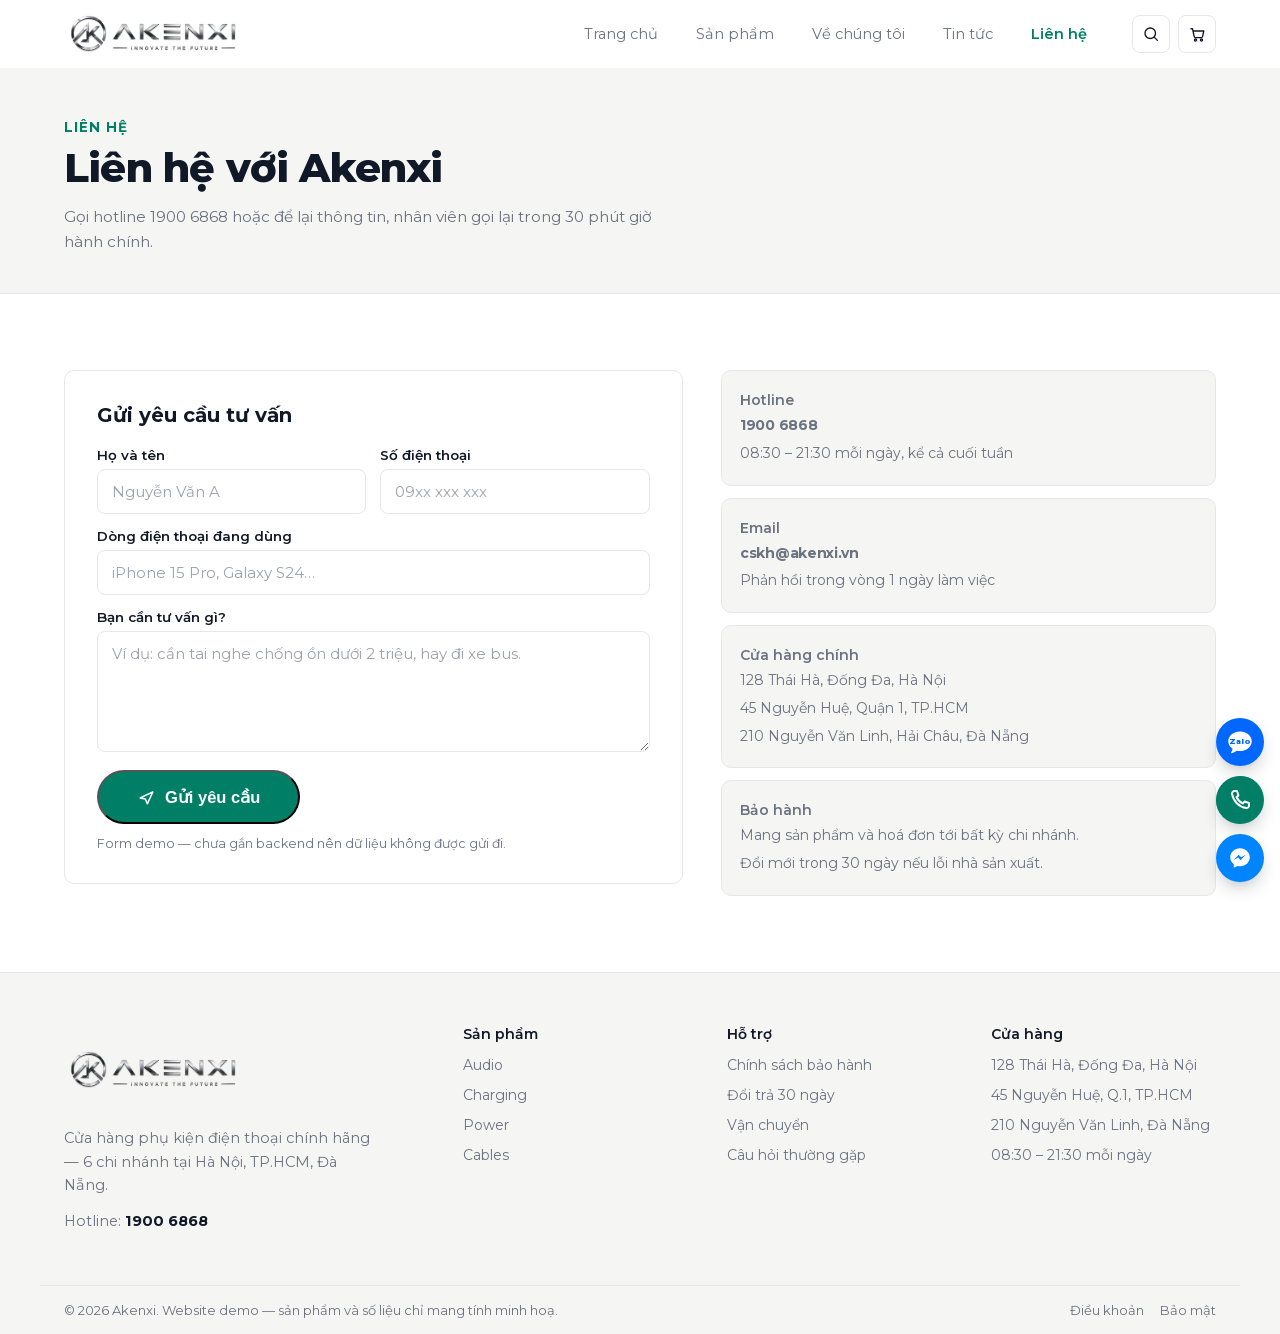
==== commit 48dc2a8d: "update logo, menu navbar" ====
--- a/html/lien-he.html
+++ b/html/lien-he.html
@@ -5,7 +5,7 @@
 <meta name="viewport" content="width=device-width, initial-scale=1">
 <title>Liên hệ — Akenxi</title>
 <meta name="description" content="Liên hệ Akenxi: hotline 1900 6868, email cskh@akenxi.vn, 6 chi nhánh tại Hà Nội, TP.HCM và Đà Nẵng.">
-<link rel="icon" type="image/png" sizes="64x64" href="images/favicon.png">
+<link rel="icon" type="image/png" href="images/logo2.png">
 <link rel="stylesheet" href="css/style.css">
 </head>
 <body>
@@ -13,16 +13,16 @@
   <header class="site-header" id="siteHeader">
     <div class="container header-inner">
       <a class="logo" href="index.html">
-        <img class="logo-img" src="images/logo.png" alt="Akenxi" width="270" height="120">
+        <img class="logo-img" src="images/akenxi-full-transparent.svg" alt="AKENXI" width="200" height="100">
       </a>
 
       <nav class="main-nav" id="mainNav" aria-label="Menu chính">
         <ul>
+          <li><a href="index.html">Trang chủ</a></li>
           <li><a href="san-pham.html">Sản phẩm</a></li>
-          <li><a href="index.html#akenxi-technology">Công nghệ</a></li>
-          <li><a href="ve-chung-toi.html">Về AKENXI</a></li>
-          <li><a href="tin-tuc.html">Journal</a></li>
-          <li><a href="lien-he.html" class="is-active" aria-current="page">Hỗ trợ</a></li>
+          <li><a href="ve-chung-toi.html">Về chúng tôi</a></li>
+          <li><a href="tin-tuc.html">Tin tức</a></li>
+          <li><a href="lien-he.html" class="is-active" aria-current="page">Liên hệ</a></li>
         </ul>
       </nav>
 
@@ -124,7 +124,7 @@
     <div class="container footer-top">
       <div class="footer-brand">
         <a class="logo" href="index.html">
-          <img class="logo-img" src="images/logo.png" alt="Akenxi" width="270" height="120">
+          <img class="logo-img" src="images/akenxi-full-transparent.svg" alt="AKENXI" width="200" height="100">
         </a>
         <p>Cửa hàng phụ kiện điện thoại chính hãng — 6 chi nhánh tại Hà Nội, TP.HCM, Đà Nẵng.</p>
         <p class="footer-hotline">Hotline: <b>1900 6868</b></p>
--- a/html/css/style.css
+++ b/html/css/style.css
@@ -140,7 +140,7 @@
 /* Logo — wordmark AKENXI chính thức (SVG), không redraw bằng font */
 .logo { display: flex; align-items: center; flex-shrink: 0; }
 
-.logo-img { height: 42px; width: auto; }  /* logo Akenxi đã bỏ nền, crop sát viền */
+.logo-img { height: 90px; width: auto; }  /* logo Akenxi đã bỏ nền, crop sát viền */
 
 /* Nav */
 .main-nav { margin-left: auto; }
@@ -707,18 +707,21 @@
 .showcase-media {
   aspect-ratio: 5 / 4;
   overflow: hidden;
+  padding: 2%;
+  display: grid;
+  place-items: center;
   border-radius: var(--radius);
-  background: var(--bg-soft);
+  background: #fdfdfd;
 }
 
 .showcase-media img {
-  width: 100%;
+  width: 63%;
   height: 100%;
-  object-fit: cover;
+  object-fit: cover;   /* ảnh sản phẩm dọc — contain để thấy trọn sản phẩm, không crop/zoom quá gần */
   transition: transform .5s ease;
 }
 
-.showcase-media:hover img { transform: scale(1.04); }
+.showcase-media:hover img { transform: scale(1.05); }
 
 .showcase-tag { font-size: 13.5px; font-weight: 700; letter-spacing: 1px; color: var(--accent); text-transform: uppercase; }
 .showcase-copy .display { margin-top: 12px; }
@@ -1699,7 +1702,7 @@
 }
 
 @media (max-width: 600px) {
-  .logo-img { height: 34px; }
+  .logo-img { height: 38px; }
 
   .model-wrap { max-width: 320px; max-height: 36vh; }
   .hero-copy .btn { min-width: 200px; }  /* giữ dáng pill, không kéo full chiều ngang */
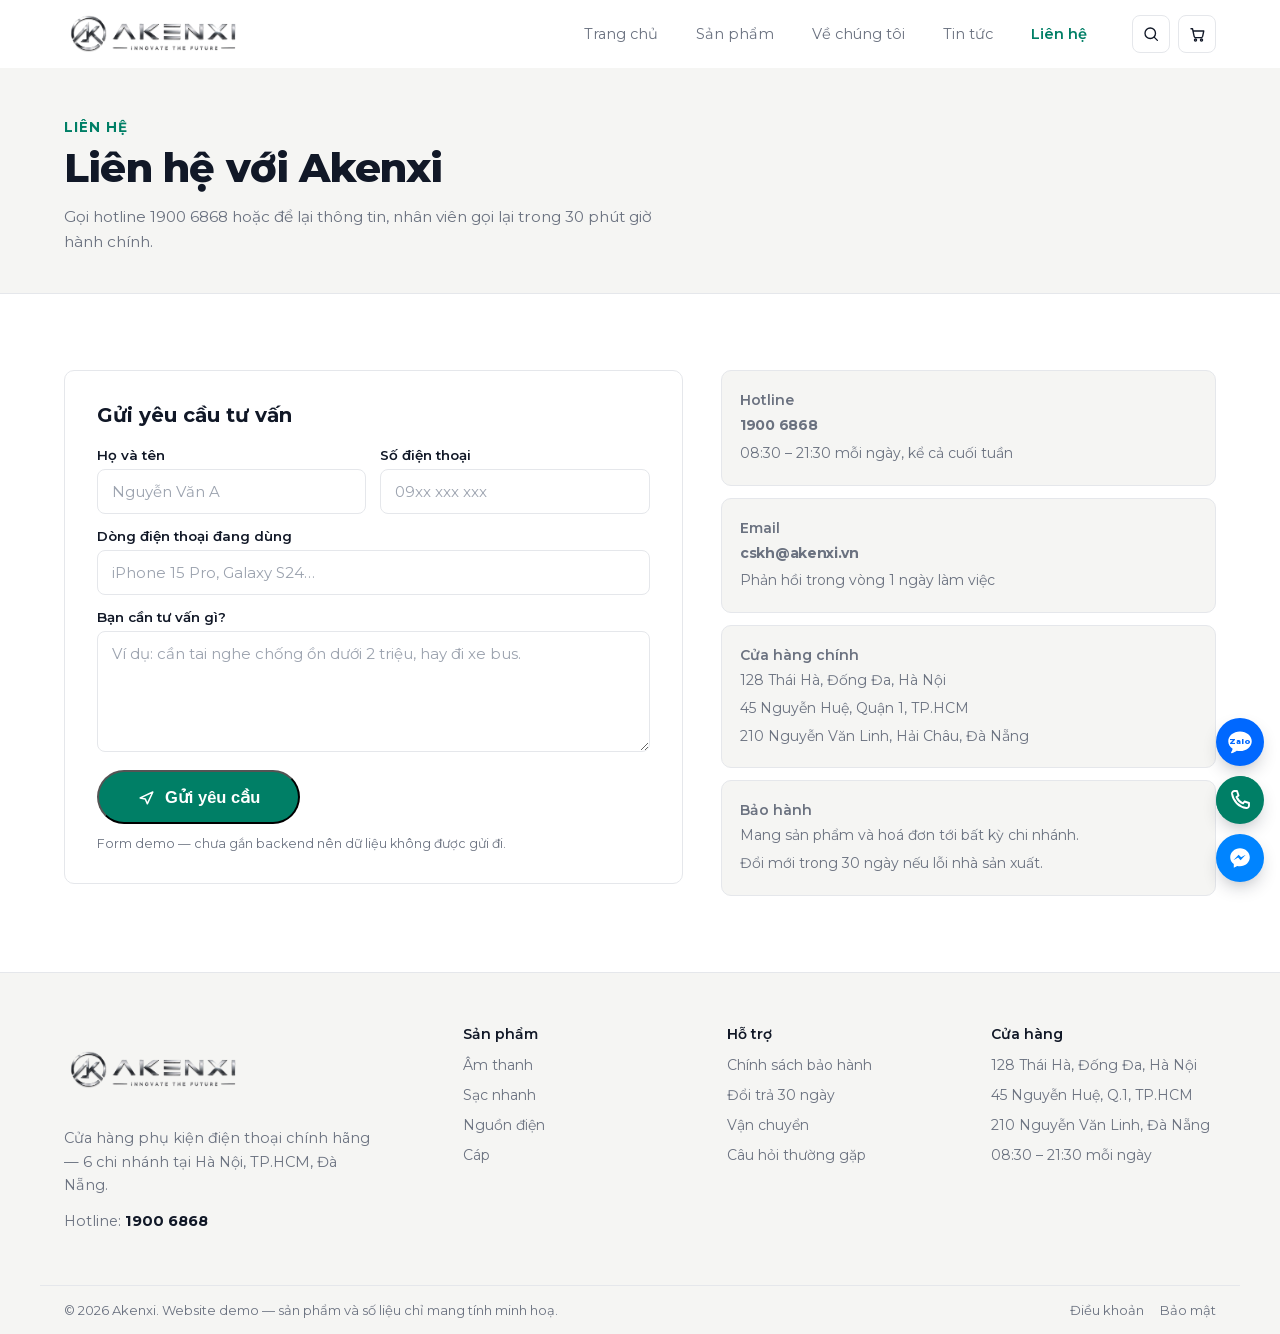
==== commit 8df79a48: "fix: localization vietnamese" ====
--- a/html/lien-he.html
+++ b/html/lien-he.html
@@ -133,10 +133,10 @@
       <div class="footer-col">
         <h4>Sản phẩm</h4>
         <ul>
-          <li><a href="san-pham.html">Audio</a></li>
-          <li><a href="san-pham.html">Charging</a></li>
-          <li><a href="san-pham.html">Power</a></li>
-          <li><a href="san-pham.html">Cables</a></li>
+          <li><a href="san-pham.html">Âm thanh</a></li>
+          <li><a href="san-pham.html">Sạc nhanh</a></li>
+          <li><a href="san-pham.html">Nguồn điện</a></li>
+          <li><a href="san-pham.html">Cáp</a></li>
         </ul>
       </div>
 
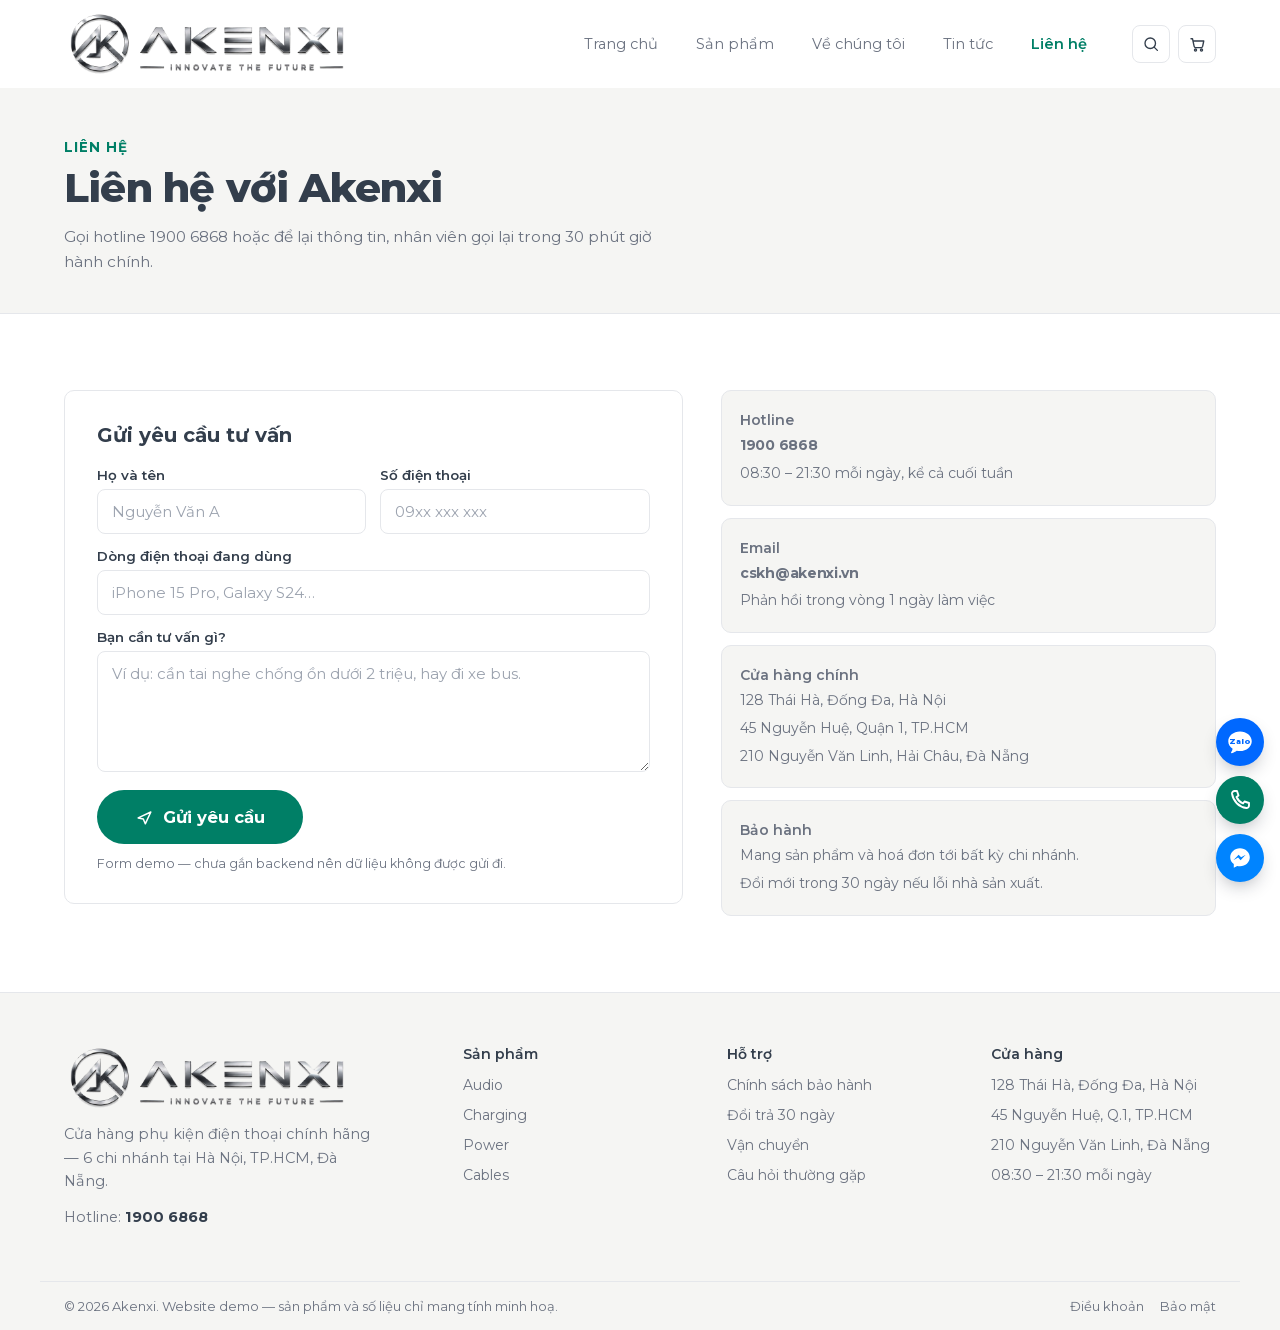
==== commit 071b9697: "update hero section" ====
--- a/html/lien-he.html
+++ b/html/lien-he.html
@@ -13,7 +13,7 @@
   <header class="site-header" id="siteHeader">
     <div class="container header-inner">
       <a class="logo" href="index.html">
-        <img class="logo-img" src="images/akenxi-full-transparent.svg" alt="AKENXI" width="200" height="100">
+        <img class="logo-img" src="images/akenxi-full-transparent.svg" alt="AKENXI" width="433" height="100">
       </a>
 
       <nav class="main-nav" id="mainNav" aria-label="Menu chính">
@@ -124,7 +124,7 @@
     <div class="container footer-top">
       <div class="footer-brand">
         <a class="logo" href="index.html">
-          <img class="logo-img" src="images/akenxi-full-transparent.svg" alt="AKENXI" width="200" height="100">
+          <img class="logo-img" src="images/akenxi-full-transparent.svg" alt="AKENXI" width="433" height="100">
         </a>
         <p>Cửa hàng phụ kiện điện thoại chính hãng — 6 chi nhánh tại Hà Nội, TP.HCM, Đà Nẵng.</p>
         <p class="footer-hotline">Hotline: <b>1900 6868</b></p>
@@ -133,10 +133,10 @@
       <div class="footer-col">
         <h4>Sản phẩm</h4>
         <ul>
-          <li><a href="san-pham.html">Âm thanh</a></li>
-          <li><a href="san-pham.html">Sạc nhanh</a></li>
-          <li><a href="san-pham.html">Nguồn điện</a></li>
-          <li><a href="san-pham.html">Cáp</a></li>
+          <li><a href="san-pham.html">Audio</a></li>
+          <li><a href="san-pham.html">Charging</a></li>
+          <li><a href="san-pham.html">Power</a></li>
+          <li><a href="san-pham.html">Cables</a></li>
         </ul>
       </div>
 
--- a/html/css/style.css
+++ b/html/css/style.css
@@ -60,7 +60,7 @@
 :root {
   --bg: #ffffff;
   --bg-soft: #F5F5F3;
-  --text: #111827;
+  --text: #333E4C;        /* slate-navy đậm — rõ ràng là màu, không dễ nhầm với đen */
   --text-muted: #6b7280;
   --border: #e5e7eb;
   --accent: #007F66;      /* xanh thương hiệu AKENXI chính thức */
@@ -70,7 +70,7 @@
 
   --radius: 10px;
   --slide-gap: 18px;
-  --header-h: 68px;
+  --header-h: 88px;
   --container: 1200px;
   --pad: clamp(16px, 4vw, 24px);
 
@@ -80,8 +80,35 @@
 
 * { margin: 0; padding: 0; box-sizing: border-box; }
 
+/* Reset toàn bộ <button>: trình duyệt tự vẽ khung nút theo giao diện OS
+   (appearance: auto) — trên Windows là viền nổi khối 3D màu xám. Chưa từng bỏ
+   appearance/border mặc định này nên nó vẫn hiện ra dưới các class tuỳ biến
+   (.hero-dot, .btn-cart…), đây mới là nguồn gốc thật của viền "bóng bẩy" khó
+   chịu. Reset sạch về không rồi mỗi class tự thêm border/background riêng. */
+button {
+  appearance: none;
+  -webkit-appearance: none;
+  -moz-appearance: none;
+  border: none;
+  background: none;
+  font: inherit;
+  color: inherit;
+}
+
 /* button không tự có cursor:pointer theo mặc định trình duyệt như <a> — set cứng cho mọi nút */
 button:not(:disabled) { cursor: pointer; }
+
+/* Trình duyệt tự vẽ outline focus mặc định (viền xám nổi khối kiểu OS) cho mọi
+   phần tử bấm được khi click/focus — đây là nguồn gốc cái viền "bóng bẩy" quanh
+   dot/nút, không phải do CSS của site. Bỏ outline mặc định, thay bằng viền accent
+   mỏng — chỉ hiện khi điều hướng bằng bàn phím (:focus-visible), không hiện khi
+   bấm chuột, để vẫn giữ khả năng tiếp cận mà không bị viền nổi mỗi lần click. */
+:focus { outline: none; }
+
+:focus-visible {
+  outline: 2px solid var(--accent);
+  outline-offset: 2px;
+}
 
 html {
   scroll-behavior: smooth;
@@ -140,7 +167,7 @@
 /* Logo — wordmark AKENXI chính thức (SVG), không redraw bằng font */
 .logo { display: flex; align-items: center; flex-shrink: 0; }
 
-.logo-img { height: 90px; width: auto; }  /* logo Akenxi đã bỏ nền, crop sát viền */
+.logo-img { height: 66px; width: auto; }  /* logo Akenxi đã bỏ nền, crop sát viền */
 
 /* Nav */
 .main-nav { margin-left: auto; }
@@ -206,7 +233,9 @@
 .nav-toggle.is-open span:nth-child(3) { transform: translateY(-6px) rotate(-45deg); }
 
 /* ================================= Hero ==================================
-   Hero 3D — tai nghe Headphone.glb xoay theo scroll (js/main.js).
+   Hệ thống campaign: slide 0 "Brand" dùng mô hình 3D (js/main.js), các slide
+   sau (Audio/Charging/New Product) dùng ảnh — quản lý bởi js/hero.js.
+   Đổi campaign ảnh = đổi data + ảnh trong js/hero.js, không phải sửa CSS.
    ========================================================================== */
 
 .display {
@@ -218,57 +247,165 @@
 }
 
 .hero {
-  padding: calc(var(--header-h) + clamp(28px, 4vw, 56px)) 0 clamp(36px, 5vw, 64px);
-  background: #fff;
-}
-
-.hero-inner {
+  position: relative;
+  margin-top: var(--header-h);
+  height: clamp(460px, 84vh, 800px);
+  overflow: hidden;
+  background: var(--graphite);
+}
+
+.hero-slide {
+  position: absolute;
+  inset: 0;
+  opacity: 0;
+  visibility: hidden;
+  transition: opacity .7s ease;
+}
+
+.hero-slide.is-active { opacity: 1; visibility: visible; }
+
+.hero-slide img {
+  width: 100%;
+  height: 100%;
+  object-fit: cover;
+  object-position: center 30%;
+  transform: scale(1.02);
+  transition: transform 7s ease-out;
+}
+
+.hero-slide.is-active img { transform: scale(1.08); }
+
+.hero-slide::after {
+  content: "";
+  position: absolute;
+  inset: 0;
+  z-index: 1;
+  background: linear-gradient(90deg, rgba(10, 14, 20, .74) 0%, rgba(10, 14, 20, .34) 45%, rgba(10, 14, 20, .1) 70%);
+}
+
+/* Slide "Brand": mô hình 3D thay cho ảnh, nền gradient graphite kiểu studio */
+.hero-slide-3d {
+  position: absolute;
+  inset: 0;
+  background: radial-gradient(ellipse 62% 60% at 66% 46%, #2b3138 0%, var(--graphite) 60%, #0d0f12 100%);
+}
+
+.hero-copy {
+  position: absolute;
+  inset: 0;
+  z-index: 2;
+  display: flex;
+  flex-direction: column;
+  justify-content: center;
+  color: #fff;
+  pointer-events: none;
+}
+
+.hero-copy .container { pointer-events: auto; }
+
+/* Bố cục 2 cột thật (grid) cho slide Brand — cột chữ và cột mô hình tách biệt
+   hoàn toàn nên không cần tính toán lệch camera theo tay (magic number) và
+   vùng chữ không còn đè pointer-events lên vùng mô hình (nguyên nhân trước đó
+   khiến kéo-xoay mô hình bị "mất" tương tác). */
+.hero-brand-grid {
   display: grid;
   grid-template-columns: minmax(0, 1fr) minmax(0, 1fr);
   align-items: center;
-  gap: clamp(24px, 4vw, 48px);
-}
-
-.hero-eyebrow {
-  display: flex;
+  gap: clamp(20px, 4vw, 56px);
+  pointer-events: none;   /* mỗi cột tự bật lại pointer-events riêng bên dưới */
+}
+
+.hero-brand-text { pointer-events: auto; }
+
+.hero-brand-model {
+  position: relative;
+  height: min(64vh, 620px);
+  pointer-events: auto;   /* vùng kéo-xoay mô hình, tách riêng khỏi cột chữ */
+}
+
+#headphoneCanvas {
+  position: absolute;
+  inset: 0;
+  display: block;
+  width: 100%;
+  height: 100%;
+  cursor: grab;
+  touch-action: pan-y;
+}
+
+#headphoneCanvas:active { cursor: grabbing; }
+
+/* Ẩn hẳn dòng "Đang tải mô hình 3D…" — gây khó chịu UI/UX lúc mount lần đầu.
+   Vẫn giữ nguyên logic JS cập nhật progress (vô hại, chỉ là không hiển thị). */
+.model-loader { display: none; }
+
+.model-loader.is-hidden { opacity: 0; pointer-events: none; }
+
+.model-loader .bar { width: 160px; height: 3px; border-radius: 999px; background: rgba(255, 255, 255, .18); overflow: hidden; }
+.model-loader .bar i { display: block; width: 0; height: 100%; background: var(--accent); transition: width .25s ease; }
+
+.hero-tag {
+  display: inline-flex;
+  width: max-content;
+  margin-bottom: 16px;
+  padding: 5px 13px;
+  border: 1px solid rgba(255, 255, 255, .35);
+  border-radius: 999px;
+  font-size: 12.5px;
+  font-weight: 600;
+  letter-spacing: .4px;
+  text-transform: uppercase;
+}
+
+.hero-copy .display {
+  max-width: 14em;
+  text-shadow: 0 2px 24px rgba(0, 0, 0, .25);
+}
+
+.hero-sub {
+  margin-top: 14px;
+  max-width: 30ch;
+  font-size: clamp(15px, 1.5vw, 18.5px);
+  line-height: 1.55;
+  color: rgba(255, 255, 255, .82);
+  text-shadow: 0 2px 16px rgba(0, 0, 0, .2);
+}
+
+.hero-cta-row {
+  display: flex;
+  flex-wrap: wrap;
   align-items: center;
-  gap: 8px;
-  margin-bottom: 14px;
-  font-size: 15.5px;
-  font-weight: 600;
-  letter-spacing: .2px;
-  color: var(--accent);
-}
-
-.hero-eyebrow svg { width: 18px; height: 18px; flex-shrink: 0; }
-
-.hero-copy h1 {
-  font-size: clamp(30px, 3.9vw, 50px);
-  line-height: 1.14;
-  letter-spacing: -1px;
-  font-weight: 800;
-  max-width: 15em;
-}
-
-.hero-sub {
-  margin-top: 12px;
-  font-size: clamp(16px, 1.5vw, 21px);
-  line-height: 1.45;
-  color: #374151;
-}
-
-.hero-copy .btn { margin-top: clamp(24px, 3vw, 36px); }
-
-/* Text hero chạy vào từ bên trái khi tải trang */
-.hero-copy > * { animation: hero-in .7s cubic-bezier(.22, .7, .25, 1) both; }
-.hero-eyebrow { animation-delay: .05s; }
-.hero-copy h1 { animation-delay: .16s; }
-.hero-sub { animation-delay: .28s; }
-.hero-copy .btn { animation-delay: .4s; }
-
-@keyframes hero-in {
-  from { opacity: 0; transform: translateX(-32px); }
-  to { opacity: 1; transform: none; }
+  gap: 14px;
+  margin-top: clamp(22px, 3vw, 32px);
+}
+
+.hero-cta-row .btn {
+  margin-top: 0;
+  width: max-content;
+  text-transform: uppercase;
+  letter-spacing: .5px;
+  font-size: 14.5px;
+}
+
+/* Waveform trang trí rất nhẹ, chỉ dùng cho campaign Audio */
+.hero-waveform {
+  position: absolute;
+  right: clamp(24px, 6vw, 96px);
+  bottom: clamp(90px, 14vh, 140px);
+  z-index: 1;
+  display: flex;
+  align-items: flex-end;
+  gap: 5px;
+  height: 64px;
+  opacity: .28;
+  pointer-events: none;
+}
+
+.hero-waveform span {
+  display: block;
+  width: 4px;
+  border-radius: 999px;
+  background: #fff;
 }
 
 /* Buttons */
@@ -291,159 +428,61 @@
 .btn-primary { background: var(--accent); color: #fff; }
 .btn-primary:hover { background: var(--accent-dark); }
 
-/* ============================== Hero visual ============================== */
-
-.hero-visual { position: relative; }
-
-.model-wrap {
-  position: relative;
-  width: 100%;
-  max-width: 470px;
-  aspect-ratio: 1 / 1;
-  max-height: 60vh;
-  margin-inline: auto;
-}
-
-/* Sàn kẻ ô phối cảnh: các đường chạy từ trước ra sau, tan dần vào nền trắng */
-.model-floor {
+.btn-outline {
+  background: transparent;
+  color: #fff;
+  box-shadow: inset 0 0 0 1.5px rgba(255, 255, 255, .7);
+}
+
+.btn-outline:hover { box-shadow: inset 0 0 0 1.5px #fff; background: rgba(255, 255, 255, .08); }
+
+.hero-dots {
   position: absolute;
   left: 50%;
-  bottom: -7%;
-  width: 138%;
-  height: 54%;
+  bottom: clamp(18px, 3vw, 30px);
+  z-index: 3;
+  display: flex;
+  gap: 9px;
   transform: translateX(-50%);
-  perspective: 420px;
-  perspective-origin: 50% 0%;
-  pointer-events: none;
-  overflow: hidden;
-}
-
-.model-floor span {
+}
+
+/* Chấm tròn nhỏ khi chưa active, giãn thành thanh dài + đổi màu accent khi active —
+   để phân biệt rõ ràng đang ở campaign nào. Dùng màu đục phẳng (không alpha) để
+   tránh hiệu ứng "ánh bóng" khi đè lên nền gradient phía sau. */
+.hero-dot {
+  width: 11px; height: 11px;
+  border-radius: 999px;
+  background: #5b6470;
+  cursor: pointer;
+  transition: background .2s ease, width .3s ease;
+}
+
+.hero-dot.is-active { width: 36px; background: var(--accent); }
+.hero-dot:hover { background: #7b8592; }
+.hero-dot.is-active:hover { background: var(--accent-dark); }
+
+/* Nút điều hướng 2 bên — chỉ hiện ở desktop (mobile dùng vuốt, xem media query
+   ở cuối file), để đổi campaign mượt mà không cần chờ tự động hoặc mò dot nhỏ.
+   Nền đục phẳng, không blur/alpha — tránh kiểu "kính mờ" bóng bẩy. */
+.hero-nav {
   position: absolute;
-  inset: 0 0 0 0;
-  transform: rotateX(64deg);
-  transform-origin: 50% 100%;
-  background-image:
-    repeating-linear-gradient(to right, rgba(17, 24, 39, .22) 0 1px, transparent 1px 48px),
-    repeating-linear-gradient(to bottom, rgba(17, 24, 39, .22) 0 1px, transparent 1px 48px);
-  background-position: center bottom;
-  mask-image: linear-gradient(to top, #000 0%, rgba(0, 0, 0, .55) 45%, transparent 88%);
-  -webkit-mask-image: linear-gradient(to top, #000 0%, rgba(0, 0, 0, .55) 45%, transparent 88%);
-}
-
-/* Bóng mờ dưới tai nghe: 2 lớp CSS, không dùng shadow map */
-.model-shadow {
-  position: absolute;
-  left: 50%;
-  bottom: 4%;
-  width: 50%;
-  height: 8%;
-  transform: translateX(-50%);
-  pointer-events: none;
-  animation: shadow-breathe 4.2s ease-in-out infinite;
-}
-
-.model-shadow::before {
-  content: "";
-  position: absolute;
-  left: 16%; right: 16%; top: 20%; bottom: 14%;
+  top: 50%;
+  z-index: 3;
+  display: grid;
+  place-items: center;
+  width: 46px; height: 46px;
+  transform: translateY(-50%);
+  border: 1px solid rgba(255, 255, 255, .25);
   border-radius: 50%;
-  background: rgba(17, 24, 39, .42);
-  filter: blur(8px);
-}
-
-.model-shadow::after {
-  content: "";
-  position: absolute;
-  inset: -55% -18%;
-  border-radius: 50%;
-  background: radial-gradient(ellipse at 50% 50%, rgba(17, 24, 39, .22), rgba(17, 24, 39, .08) 48%, transparent 74%);
-  filter: blur(18px);
-}
-
-@keyframes shadow-breathe {
-  0%, 100% { transform: translateX(-50%) scale(1); opacity: .95; }
-  50% { transform: translateX(-50%) scale(1.07); opacity: .72; }
-}
-
-#headphoneCanvas {
-  position: relative;
-  display: block;
-  width: 100%;
-  height: 100%;
-  cursor: grab;
-  touch-action: pan-y;
-}
-
-#headphoneCanvas:active { cursor: grabbing; }
-
-.model-loader {
-  position: absolute;
-  inset: auto 0 42%;
-  display: flex;
-  flex-direction: column;
-  align-items: center;
-  gap: 10px;
-  font-size: 13px;
-  color: var(--text-muted);
-  transition: opacity .4s ease;
-}
-
-.model-loader.is-hidden { opacity: 0; pointer-events: none; }
-
-.model-loader .bar { width: 160px; height: 3px; border-radius: 999px; background: var(--border); overflow: hidden; }
-.model-loader .bar i { display: block; width: 0; height: 100%; background: var(--accent); transition: width .25s ease; }
-
-/* ---------------- 4 badge cam kết nổi quanh mô hình 3D ------------------- */
-
-.hero-badges { position: absolute; inset: 0; pointer-events: none; }
-
-.hero-badge {
-  position: absolute;
-  display: flex;
-  align-items: center;
-  gap: 10px;
-  width: max-content;
-  max-width: 46%;
-  padding: 9px 14px 9px 10px;
-  border: 1px solid var(--border);
-  border-radius: 999px;
-  background: rgba(255, 255, 255, .94);
-  backdrop-filter: blur(6px);
-  -webkit-backdrop-filter: blur(6px);
-  box-shadow: 0 8px 22px -14px rgba(17, 24, 39, .35);
-  animation: badge-float 6s ease-in-out infinite;
-}
-
-.hb-ico {
-  flex-shrink: 0;
-  width: 32px; height: 32px;
-  padding: 7px;
-  border-radius: 50%;
-  background: rgba(0, 127, 102, .08);
-  color: var(--accent);
-}
-
-.hb-text { display: flex; flex-direction: column; line-height: 1.3; }
-.hb-text strong { font-size: 13.5px; font-weight: 600; white-space: nowrap; }
-.hb-text span { font-size: 12px; color: var(--text-muted); white-space: nowrap; }
-
-/* 4 góc, mỗi góc một độ cao khác nhau */
-.b-tl { top: 2%;  left: -4%; }
-.b-tr { top: 15%; right: -6%; }
-.b-bl { bottom: 22%; left: -7%; }
-.b-br { bottom: 5%;  right: -3%; }
-
-/* trôi nhẹ, lệch pha để không cùng nhịp */
-.b-tl { animation-delay: 0s; }
-.b-tr { animation-delay: -1.5s; }
-.b-bl { animation-delay: -3s; }
-.b-br { animation-delay: -4.5s; }
-
-@keyframes badge-float {
-  0%, 100% { transform: translateY(0); }
-  50% { transform: translateY(-7px); }
-}
+  background: #1a1d21;
+  color: #fff;
+  transition: background .2s ease, border-color .2s ease;
+}
+
+.hero-nav svg { width: 20px; height: 20px; }
+.hero-nav:hover { background: #262a30; border-color: rgba(255, 255, 255, .55); }
+.hero-nav.prev { left: clamp(12px, 2.4vw, 32px); }
+.hero-nav.next { right: clamp(12px, 2.4vw, 32px); }
 
 /* ================================ Sections =============================== */
 
@@ -1663,13 +1702,22 @@
   .post-grid,
   .branch-grid { grid-template-columns: repeat(2, minmax(0, 1fr)); }
 
-  .hero-inner { grid-template-columns: 1fr; gap: clamp(16px, 3vw, 28px); }
-  .hero-copy { text-align: center; }        /* tai nghe xuống dưới phần chữ */
-  .hero-copy h1 { margin-inline: auto; }
-  .hero-eyebrow { justify-content: center; }
-
-  .model-wrap { max-width: 400px; max-height: 42vh; }
-  .model-floor { width: 118%; height: 40%; }
+  .hero { height: clamp(420px, 74vh, 640px); }
+  .hero-waveform { display: none; }
+
+  /* Dưới 980px: bỏ 2 cột, mô hình 3D làm nền toàn slide (giống các slide ảnh),
+     chữ nằm đè lên trên — nhất quán với cách các campaign ảnh hiển thị trên mobile. */
+  .hero-brand-grid { grid-template-columns: 1fr; height: auto; }
+  .hero-brand-model {
+    position: absolute;
+    inset: 0;
+    height: auto;
+    z-index: -1;
+    pointer-events: none;   /* mobile: vuốt đổi campaign, không kéo-xoay mô hình */
+  }
+
+  /* Mobile dùng vuốt để đổi campaign — ẩn nút điều hướng 2 bên */
+  .hero-nav { display: none; }
 
   .cat-grid-big,
   .tech-grid { grid-template-columns: repeat(2, minmax(0, 1fr)); }
@@ -1702,10 +1750,11 @@
 }
 
 @media (max-width: 600px) {
-  .logo-img { height: 38px; }
-
-  .model-wrap { max-width: 320px; max-height: 36vh; }
-  .hero-copy .btn { min-width: 200px; }  /* giữ dáng pill, không kéo full chiều ngang */
+  :root { --header-h: 76px; }
+  .logo-img { height: 52px; }
+
+  .hero { height: clamp(380px, 78vh, 560px); }
+  .hero-cta-row .btn { min-width: 200px; }  /* giữ dáng pill, không kéo full chiều ngang */
 
   .post-grid,
   .branch-grid { grid-template-columns: 1fr; }
@@ -1744,33 +1793,10 @@
   .prod-grid, .cat-grid-big, .tech-grid { grid-template-columns: 1fr; }
 }
 
-/* Badge: dưới 980px thì thôi nổi, xếp lưới 2 cột dưới mô hình */
-@media (max-width: 980px) {
-  .hero-badges {
-    position: static;
-    display: grid;
-    grid-template-columns: repeat(2, minmax(0, 1fr));
-    gap: 10px;
-    margin-top: 20px;
-    pointer-events: auto;
-  }
-
-  .hero-badge {
-    position: static;
-    max-width: none;
-    justify-content: flex-start;
-    border-radius: var(--radius);
-    animation: none;
-  }
-}
-
-@media (max-width: 520px) {
-  .hero-badges { grid-template-columns: 1fr; }
-  .hero-badge { padding: 8px 12px; }
-}
-
 @media (prefers-reduced-motion: reduce) {
   html { scroll-behavior: auto; }
   *, *::before, *::after { animation: none !important; }
   .reveal { opacity: 1; transform: none; transition: none; }
-}
+  .hero-slide img,
+  .hero-slide.is-active img { transition: none; transform: none; }
+}
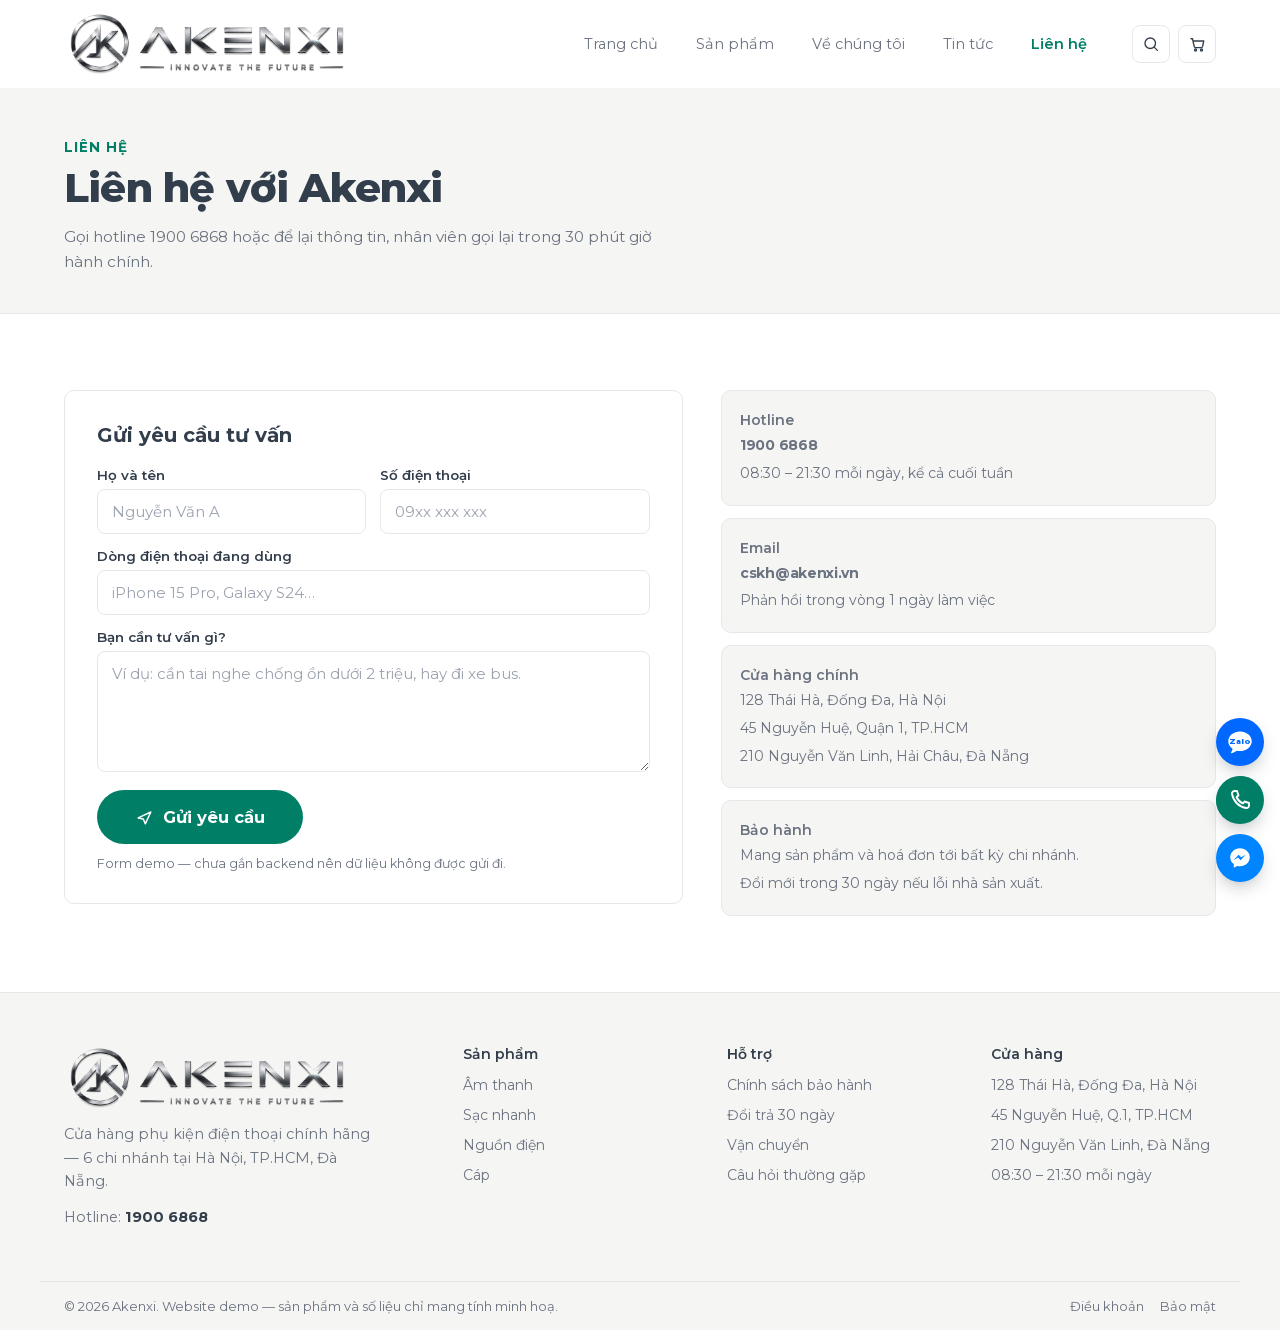
==== commit 66a575ca: "Merge branch 'master' of https://github.com/tranquanghuy-rightsvn/akenxi" ====
--- a/html/lien-he.html
+++ b/html/lien-he.html
@@ -133,10 +133,10 @@
       <div class="footer-col">
         <h4>Sản phẩm</h4>
         <ul>
-          <li><a href="san-pham.html">Audio</a></li>
-          <li><a href="san-pham.html">Charging</a></li>
-          <li><a href="san-pham.html">Power</a></li>
-          <li><a href="san-pham.html">Cables</a></li>
+          <li><a href="san-pham.html">Âm thanh</a></li>
+          <li><a href="san-pham.html">Sạc nhanh</a></li>
+          <li><a href="san-pham.html">Nguồn điện</a></li>
+          <li><a href="san-pham.html">Cáp</a></li>
         </ul>
       </div>
 
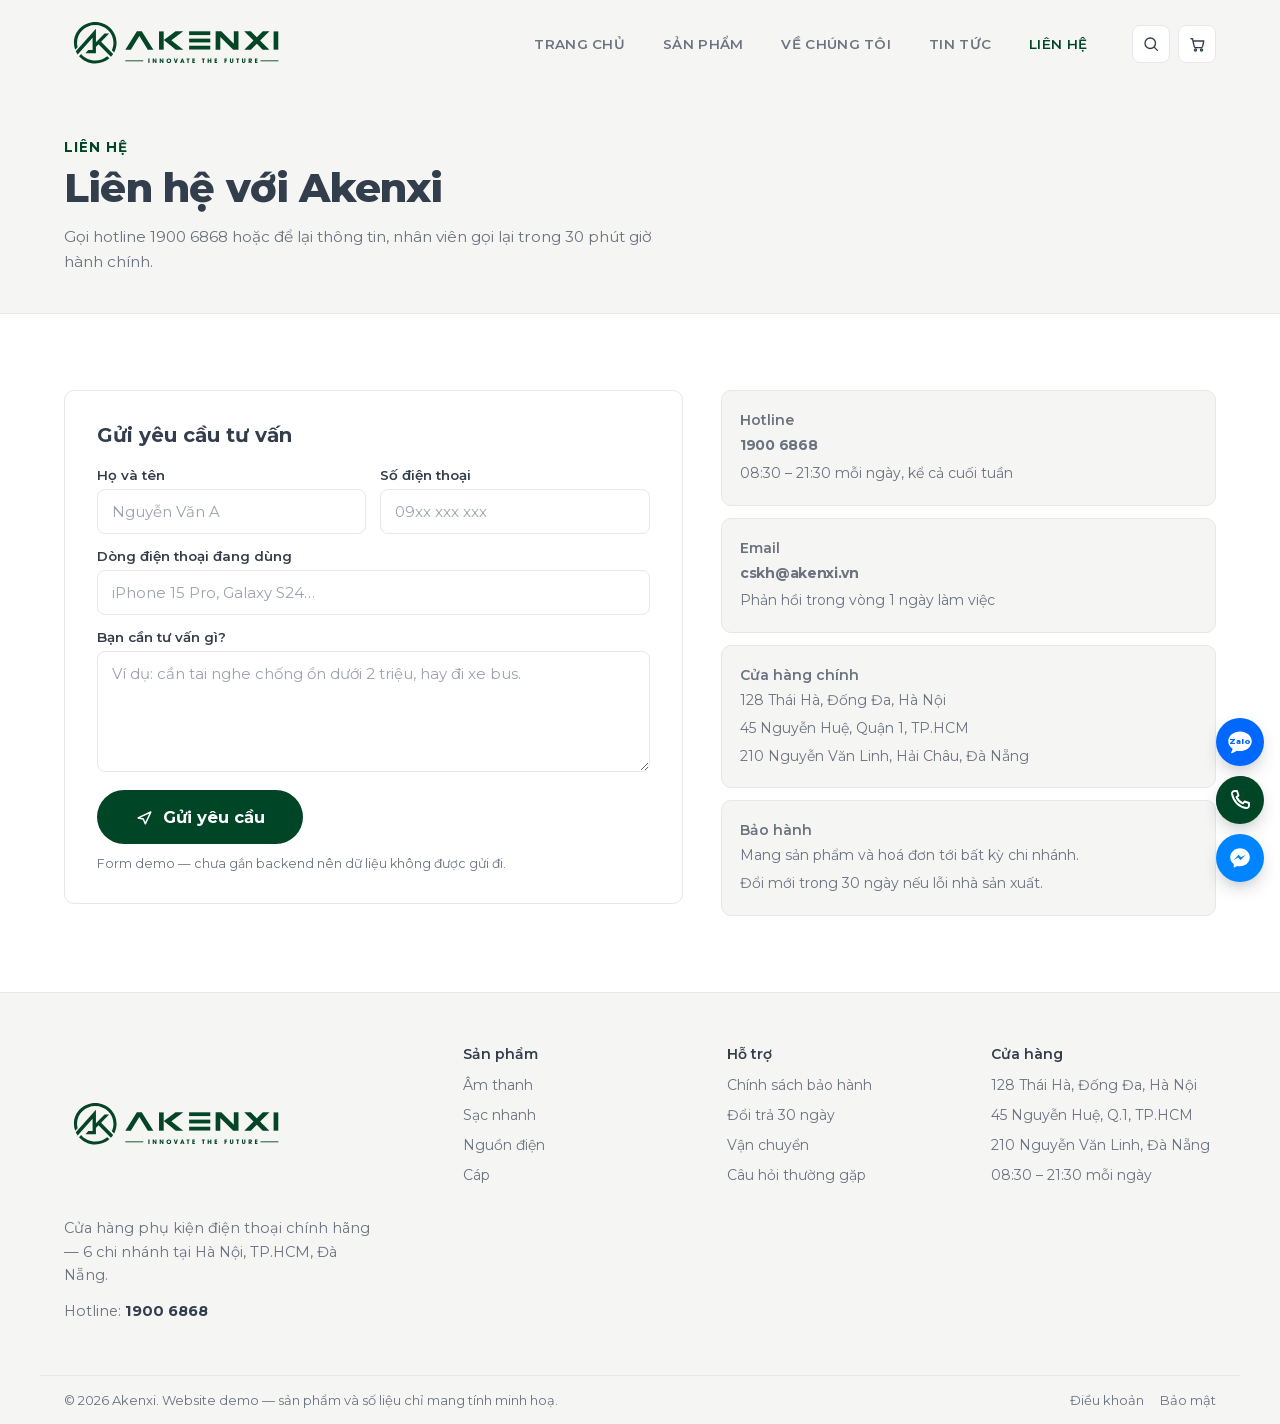
==== commit 5cbf6d4b: "update hero, product-detail, logo" ====
--- a/html/lien-he.html
+++ b/html/lien-he.html
@@ -13,7 +13,7 @@
   <header class="site-header" id="siteHeader">
     <div class="container header-inner">
       <a class="logo" href="index.html">
-        <img class="logo-img" src="images/akenxi-full-transparent.svg" alt="AKENXI" width="433" height="100">
+        <img class="logo-img" src="images/LOGO AKENXI.svg" alt="AKENXI" width="433" height="100">
       </a>
 
       <nav class="main-nav" id="mainNav" aria-label="Menu chính">
@@ -124,7 +124,7 @@
     <div class="container footer-top">
       <div class="footer-brand">
         <a class="logo" href="index.html">
-          <img class="logo-img" src="images/akenxi-full-transparent.svg" alt="AKENXI" width="433" height="100">
+          <img class="logo-img" src="images/LOGO AKENXI.svg" alt="AKENXI" width="433" height="100">
         </a>
         <p>Cửa hàng phụ kiện điện thoại chính hãng — 6 chi nhánh tại Hà Nội, TP.HCM, Đà Nẵng.</p>
         <p class="footer-hotline">Hotline: <b>1900 6868</b></p>
--- a/html/css/style.css
+++ b/html/css/style.css
@@ -57,20 +57,25 @@
 
 /* ------------------------------ Design tokens ----------------------------- */
 
+/* Tỉ lệ màu chủ đạo trên toàn trang (nguyên tắc, không phải giá trị tuyệt đối):
+   Trắng/nền sáng (--bg, --bg-soft) ~80-85% diện tích, Đen/xám (--text, --graphite)
+   ~10-15%, xanh thương hiệu (--accent) ~5% — chỉ dùng cho CTA/tag/hover, không
+   dùng làm nền mảng lớn. Khi thêm section mới, ưu tiên nền sáng, dùng --graphite
+   dè sẻn (đã giới hạn ở hero "Brand" + section "AKENXI Technology"). */
 :root {
   --bg: #ffffff;
   --bg-soft: #F5F5F3;
   --text: #333E4C;        /* slate-navy đậm — rõ ràng là màu, không dễ nhầm với đen */
   --text-muted: #6b7280;
   --border: #e5e7eb;
-  --accent: #007F66;      /* xanh thương hiệu AKENXI chính thức */
-  --accent-dark: #00664F;
-  --graphite: #1c1f22;    /* nền tối cho section premium */
+  --accent: #004526;      /* xanh thương hiệu AKENXI chính thức — CTA/tag/hover, ~5% diện tích */
+  --accent-dark: #00301A;
+  --graphite: #1c1f22;    /* nền tối cho section premium — dùng dè sẻn, ~10-15% diện tích */
   --price: #d92d20;       /* chỉ dùng ở tổng tiền giỏ hàng/thanh toán, không dùng cho thẻ sản phẩm */
 
   --radius: 10px;
   --slide-gap: 18px;
-  --header-h: 88px;
+    --header-h: 88px;
   --container: 1200px;
   --pad: clamp(16px, 4vw, 24px);
 
@@ -149,17 +154,26 @@
   height: var(--header-h);
   display: flex;
   align-items: center;
-  background: #fff;
+  background: transparent;
   border-bottom: 1px solid transparent;
-  transition: background .2s ease, border-color .2s ease, backdrop-filter .2s ease;
-}
-
-/* Khi cuộn: nền trắng hơi trong suốt + blur nhẹ, viền mờ dần hiện ra */
+  transition: background .2s ease, border-color .2s ease;
+}
+
+/* Ở vị trí đầu (chưa cuộn): trong suốt để thấy nền hero banner phía sau. Sau khi
+   cuộn (JS thêm .is-stuck, xem js/ui.js): về màu nền trắng chuẩn (var(--bg)). */
 .site-header.is-stuck {
-  background: rgba(255, 255, 255, .82);
-  backdrop-filter: blur(10px);
-  -webkit-backdrop-filter: blur(10px);
+  background: var(--bg);
   border-bottom-color: var(--border);
+}
+
+/* Header trong suốt nằm trên nền sáng của hero nên menu dùng màu chữ tối để
+   luôn rõ ràng; khi đã cuộn (.is-stuck, nền trắng) dùng lại màu chữ gốc. */
+.site-header:not(.is-stuck) .nav-toggle span { background: #fff; }
+
+@media (min-width: 981px) {
+  .site-header:not(.is-stuck) .main-nav a { color: var(--text-muted); }
+  .site-header:not(.is-stuck) .main-nav a:hover { color: var(--accent); background: rgba(0, 69, 38, .06); }
+  .site-header:not(.is-stuck) .main-nav a.is-active { color: var(--accent); }
 }
 
 .header-inner { display: flex; align-items: center; gap: clamp(16px, 2.4vw, 36px); }
@@ -167,7 +181,7 @@
 /* Logo — wordmark AKENXI chính thức (SVG), không redraw bằng font */
 .logo { display: flex; align-items: center; flex-shrink: 0; }
 
-.logo-img { height: 66px; width: auto; }  /* logo Akenxi đã bỏ nền, crop sát viền */
+.logo-img { height: 160px; width: auto; }  /* phóng lớn độc lập, không làm header cao thêm */
 
 /* Nav */
 .main-nav { margin-left: auto; }
@@ -177,12 +191,15 @@
   display: block;
   padding: 8px 14px;
   border-radius: 6px;
-  font-size: 14.5px;
+  font-size: 13.5px;
+  font-weight: 600;
+  letter-spacing: .3px;
+  text-transform: uppercase;
   color: var(--text-muted);
   transition: color .15s ease, background .15s ease;
 }
 
-.main-nav a:hover { color: var(--accent); background: rgba(0, 127, 102, .06); }
+.main-nav a:hover { color: var(--accent); background: rgba(0, 69, 38, .06); }
 .main-nav a.is-active { color: var(--accent); font-weight: 600; }
 
 /* Actions */
@@ -239,17 +256,16 @@
    ========================================================================== */
 
 .display {
-  font-size: clamp(34px, 5.6vw, 68px);
-  line-height: 1.05;
-  letter-spacing: -1.5px;
+  font-size: clamp(28px, 4.5vw, 54px);
+  line-height: 1.08;
+  letter-spacing: -1px;
   font-weight: 800;
   text-transform: uppercase;   /* headline lớn kiểu premium-tech, dùng cho tagline chứ không phải tên sản phẩm */
 }
 
 .hero {
   position: relative;
-  margin-top: var(--header-h);
-  height: clamp(460px, 84vh, 800px);
+  height: clamp(460px, 94vh, 900px);
   overflow: hidden;
   background: var(--graphite);
 }
@@ -264,16 +280,23 @@
 
 .hero-slide.is-active { opacity: 1; visibility: visible; }
 
-.hero-slide img {
+/* .hero-slide-media là lớp nền tràn viền, dùng chung cho mọi slide (3D lẫn
+   ảnh): mobile phủ kín toàn slide, desktop chỉ phủ nửa phải (từ giữa slide ra
+   sát mép phải màn hình — xem @media bên dưới) để ảnh/model luôn tràn hết
+   khung, không còn khoảng trống quanh mép như kiểu contain/grid-column cũ. */
+.hero-slide-media {
+  position: absolute;
+  inset: 0;
+  z-index: 1;
+  pointer-events: auto;
+}
+
+.hero-slide-media img {
   width: 100%;
   height: 100%;
   object-fit: cover;
   object-position: center 30%;
-  transform: scale(1.02);
-  transition: transform 7s ease-out;
-}
-
-.hero-slide.is-active img { transform: scale(1.08); }
+}
 
 .hero-slide::after {
   content: "";
@@ -303,24 +326,55 @@
 
 .hero-copy .container { pointer-events: auto; }
 
-/* Bố cục 2 cột thật (grid) cho slide Brand — cột chữ và cột mô hình tách biệt
-   hoàn toàn nên không cần tính toán lệch camera theo tay (magic number) và
-   vùng chữ không còn đè pointer-events lên vùng mô hình (nguyên nhân trước đó
-   khiến kéo-xoay mô hình bị "mất" tương tác). */
-.hero-brand-grid {
-  display: grid;
-  grid-template-columns: minmax(0, 1fr) minmax(0, 1fr);
-  align-items: center;
-  gap: clamp(20px, 4vw, 56px);
-  pointer-events: none;   /* mỗi cột tự bật lại pointer-events riêng bên dưới */
-}
-
-.hero-brand-text { pointer-events: auto; }
-
-.hero-brand-model {
-  position: relative;
-  height: min(64vh, 620px);
-  pointer-events: auto;   /* vùng kéo-xoay mô hình, tách riêng khỏi cột chữ */
+/* Chữ luôn nằm bên trái, độ rộng giới hạn để không lấn vào vùng media tràn viền
+   bên phải ở desktop (xem .hero-slide-media bên trên và @media dưới đây). */
+.hero-slide-text { pointer-events: auto; }
+
+/* Dưới 980px: media phủ kín toàn slide làm nền, chữ đè lên trên (giữ nguyên,
+   đang ổn — không đổi). Từ 981px: media chỉ chiếm nửa phải, tràn sát mép phải
+   màn hình và hết chiều cao hero — không còn khoảng trống quanh ảnh/model như
+   kiểu contain/grid-column cũ, không cần scale/padding chỉnh tay theo từng ảnh.
+   Ảnh sản phẩm đã tách nền (PNG trong suốt, xem PHOTO_CAMPAIGNS.imageDesktop
+   trong js/hero.js) nên đặt thẳng lên nền trắng của hero mà không lộ hình chữ
+   nhật trắng nào — đồng bộ màu nền giữa mọi campaign. */
+/* Desktop: nền hero trắng (đồng bộ với phần còn lại của trang) — mobile giữ
+   nguyên nền tối + overlay như cũ (không đổi). Chữ, tag, nút chuyển sang tông
+   tối tương ứng để đọc được trên nền sáng. */
+@media (min-width: 981px) {
+  .hero-slide-media { top: 8px; right: 0; bottom: 8px; left: 50%; }
+  .hero-slide-media.is-photo { top: 24px; bottom: 24px; }
+
+  .hero-slide-media.is-photo img { object-position: center; }
+
+  .hero-slide-3d { background: var(--bg); }
+
+  .hero-slide.is-photo-slide { background: var(--bg); }
+
+  .hero-slide::after { content: none; }
+
+  .hero-copy { color: var(--text); }
+
+  .hero-copy .display { text-shadow: none; }
+
+  .hero-tag {
+    border-color: rgba(51, 62, 76, .22);
+    color: var(--text);
+  }
+
+  .hero-sub {
+    color: var(--text-muted);
+    text-shadow: none;
+  }
+
+  .hero-slide .btn-outline {
+    color: var(--text);
+    box-shadow: inset 0 0 0 1.5px rgba(51, 62, 76, .3);
+  }
+
+  .hero-slide .btn-outline:hover {
+    box-shadow: inset 0 0 0 1.5px var(--text);
+    background: rgba(51, 62, 76, .05);
+  }
 }
 
 #headphoneCanvas {
@@ -329,11 +383,8 @@
   display: block;
   width: 100%;
   height: 100%;
-  cursor: grab;
-  touch-action: pan-y;
-}
-
-#headphoneCanvas:active { cursor: grabbing; }
+  touch-action: pan-y;   /* để trống chiều ngang cho thao tác kéo/vuốt đổi campaign, xem js/hero.js */
+}
 
 /* Ẩn hẳn dòng "Đang tải mô hình 3D…" — gây khó chịu UI/UX lúc mount lần đầu.
    Vẫn giữ nguyên logic JS cập nhật progress (vô hại, chỉ là không hiển thị). */
@@ -385,27 +436,6 @@
   text-transform: uppercase;
   letter-spacing: .5px;
   font-size: 14.5px;
-}
-
-/* Waveform trang trí rất nhẹ, chỉ dùng cho campaign Audio */
-.hero-waveform {
-  position: absolute;
-  right: clamp(24px, 6vw, 96px);
-  bottom: clamp(90px, 14vh, 140px);
-  z-index: 1;
-  display: flex;
-  align-items: flex-end;
-  gap: 5px;
-  height: 64px;
-  opacity: .28;
-  pointer-events: none;
-}
-
-.hero-waveform span {
-  display: block;
-  width: 4px;
-  border-radius: 999px;
-  background: #fff;
 }
 
 /* Buttons */
@@ -448,11 +478,12 @@
 
 /* Chấm tròn nhỏ khi chưa active, giãn thành thanh dài + đổi màu accent khi active —
    để phân biệt rõ ràng đang ở campaign nào. Dùng màu đục phẳng (không alpha) để
-   tránh hiệu ứng "ánh bóng" khi đè lên nền gradient phía sau. */
+   tránh hiệu ứng "ánh bóng" khi đè lên nền phía sau. Cùng 1 tông màu cho cả nền
+   trắng (desktop) lẫn nền tối (mobile) vì đã đủ tương phản ở cả hai. */
 .hero-dot {
   width: 11px; height: 11px;
   border-radius: 999px;
-  background: #5b6470;
+  background: #9aa2ad;
   cursor: pointer;
   transition: background .2s ease, width .3s ease;
 }
@@ -460,29 +491,6 @@
 .hero-dot.is-active { width: 36px; background: var(--accent); }
 .hero-dot:hover { background: #7b8592; }
 .hero-dot.is-active:hover { background: var(--accent-dark); }
-
-/* Nút điều hướng 2 bên — chỉ hiện ở desktop (mobile dùng vuốt, xem media query
-   ở cuối file), để đổi campaign mượt mà không cần chờ tự động hoặc mò dot nhỏ.
-   Nền đục phẳng, không blur/alpha — tránh kiểu "kính mờ" bóng bẩy. */
-.hero-nav {
-  position: absolute;
-  top: 50%;
-  z-index: 3;
-  display: grid;
-  place-items: center;
-  width: 46px; height: 46px;
-  transform: translateY(-50%);
-  border: 1px solid rgba(255, 255, 255, .25);
-  border-radius: 50%;
-  background: #1a1d21;
-  color: #fff;
-  transition: background .2s ease, border-color .2s ease;
-}
-
-.hero-nav svg { width: 20px; height: 20px; }
-.hero-nav:hover { background: #262a30; border-color: rgba(255, 255, 255, .55); }
-.hero-nav.prev { left: clamp(12px, 2.4vw, 32px); }
-.hero-nav.next { right: clamp(12px, 2.4vw, 32px); }
 
 /* ================================ Sections =============================== */
 
@@ -798,7 +806,7 @@
   margin: 0 auto 16px;
   padding: 13px;
   border-radius: 50%;
-  background: rgba(0, 127, 102, .08);
+  background: rgba(0, 69, 38, .08);
   color: var(--accent);
 }
 
@@ -809,7 +817,7 @@
 .section-graphite { background: var(--graphite); color: #fff; }
 .section-graphite .display,
 .section-graphite .section-head h2 { color: #fff; }
-.section-graphite .tech-ico { background: rgba(0, 127, 102, .22); color: #fff; }
+.section-graphite .tech-ico { background: rgba(0, 69, 38, .22); color: #fff; }
 .section-graphite .tech-card p { color: rgba(255, 255, 255, .62); }
 
 /* -------------------------------- Brand story ------------------------------ */
@@ -1075,7 +1083,7 @@
 .post-card:hover { border-color: var(--accent); }
 
 .post-meta { display: flex; align-items: center; gap: 10px; font-size: 12.5px; color: var(--text-muted); }
-.post-cat { padding: 3px 9px; border-radius: 999px; background: rgba(0, 127, 102, .08); color: var(--accent); font-weight: 600; }
+.post-cat { padding: 3px 9px; border-radius: 999px; background: rgba(0, 69, 38, .08); color: var(--accent); font-weight: 600; }
 
 .post-card h3 { margin-top: 12px; font-size: 17px; font-weight: 700; line-height: 1.35; letter-spacing: -.2px; }
 .post-card p { margin-top: 10px; font-size: 14.5px; line-height: 1.65; color: var(--text-muted); }
@@ -1260,6 +1268,22 @@
 .qc-zalo { background: #0068ff; }
 .qc-phone { background: var(--accent); }
 .qc-mess { background: #0084ff; }
+
+/* Rung lắc liên tục theo chu kỳ cho sinh động (không cần hover), lệch giờ từng
+   nút để không lắc đồng loạt trông rối mắt. */
+.qc-btn { animation: qc-wiggle 2.4s ease-in-out infinite; transform-origin: 50% 100%; }
+.qc-zalo { animation-delay: 0s; }
+.qc-phone { animation-delay: .4s; }
+.qc-mess { animation-delay: .8s; }
+
+@keyframes qc-wiggle {
+  0%, 55%, 100% { transform: rotate(0deg); }
+  62% { transform: rotate(-13deg); }
+  69% { transform: rotate(11deg); }
+  76% { transform: rotate(-8deg); }
+  83% { transform: rotate(5deg); }
+  90% { transform: rotate(-2deg); }
+}
 
 /* vòng sóng quanh nút gọi */
 .qc-phone::after {
@@ -1494,7 +1518,7 @@
 
 .pay-option input:checked + .pay-box {
   border-color: var(--accent);
-  background: rgba(0, 127, 102, .05);
+  background: rgba(0, 69, 38, .05);
   box-shadow: inset 0 0 0 1px var(--accent);
 }
 
@@ -1638,7 +1662,7 @@
   margin: 0 auto 16px;
   padding: 14px;
   border-radius: 50%;
-  background: rgba(0, 127, 102, .1);
+  background: rgba(0, 69, 38, .1);
   color: var(--accent);
 }
 
@@ -1702,23 +1726,22 @@
   .post-grid,
   .branch-grid { grid-template-columns: repeat(2, minmax(0, 1fr)); }
 
-  .hero { height: clamp(420px, 74vh, 640px); }
-  .hero-waveform { display: none; }
-
-  /* Dưới 980px: bỏ 2 cột, mô hình 3D làm nền toàn slide (giống các slide ảnh),
-     chữ nằm đè lên trên — nhất quán với cách các campaign ảnh hiển thị trên mobile. */
-  .hero-brand-grid { grid-template-columns: 1fr; height: auto; }
-  .hero-brand-model {
+  .hero { height: clamp(420px, 76vh, 660px); }
+
+  /* Dưới 980px: media (3D hoặc ảnh, xem base rule .hero-slide-media ở trên)
+     phủ kín toàn slide làm nền, chữ nằm đè lên trên — cùng 1 kiểu hiển thị cho
+     mọi campaign trên mobile (đang ổn, giữ nguyên). */
+
+  /* Làm tối bớt phần media nền để chữ trắng đè lên vẫn đọc rõ (thay cho lớp
+     gradient cũ vốn nằm ngoài .hero-copy nên không phủ được lên media nữa). */
+  .hero-slide-media::after {
+    content: "";
     position: absolute;
     inset: 0;
-    height: auto;
-    z-index: -1;
-    pointer-events: none;   /* mobile: vuốt đổi campaign, không kéo-xoay mô hình */
+    background: linear-gradient(90deg, rgba(10, 14, 20, .78) 0%, rgba(10, 14, 20, .4) 55%, rgba(10, 14, 20, .12) 100%);
   }
 
   /* Mobile dùng vuốt để đổi campaign — ẩn nút điều hướng 2 bên */
-  .hero-nav { display: none; }
-
   .cat-grid-big,
   .tech-grid { grid-template-columns: repeat(2, minmax(0, 1fr)); }
 
@@ -1751,9 +1774,9 @@
 
 @media (max-width: 600px) {
   :root { --header-h: 76px; }
-  .logo-img { height: 52px; }
-
-  .hero { height: clamp(380px, 78vh, 560px); }
+  .logo-img { height: 112px; }
+
+  .hero { height: clamp(380px, 80vh, 580px); }
   .hero-cta-row .btn { min-width: 200px; }  /* giữ dáng pill, không kéo full chiều ngang */
 
   .post-grid,
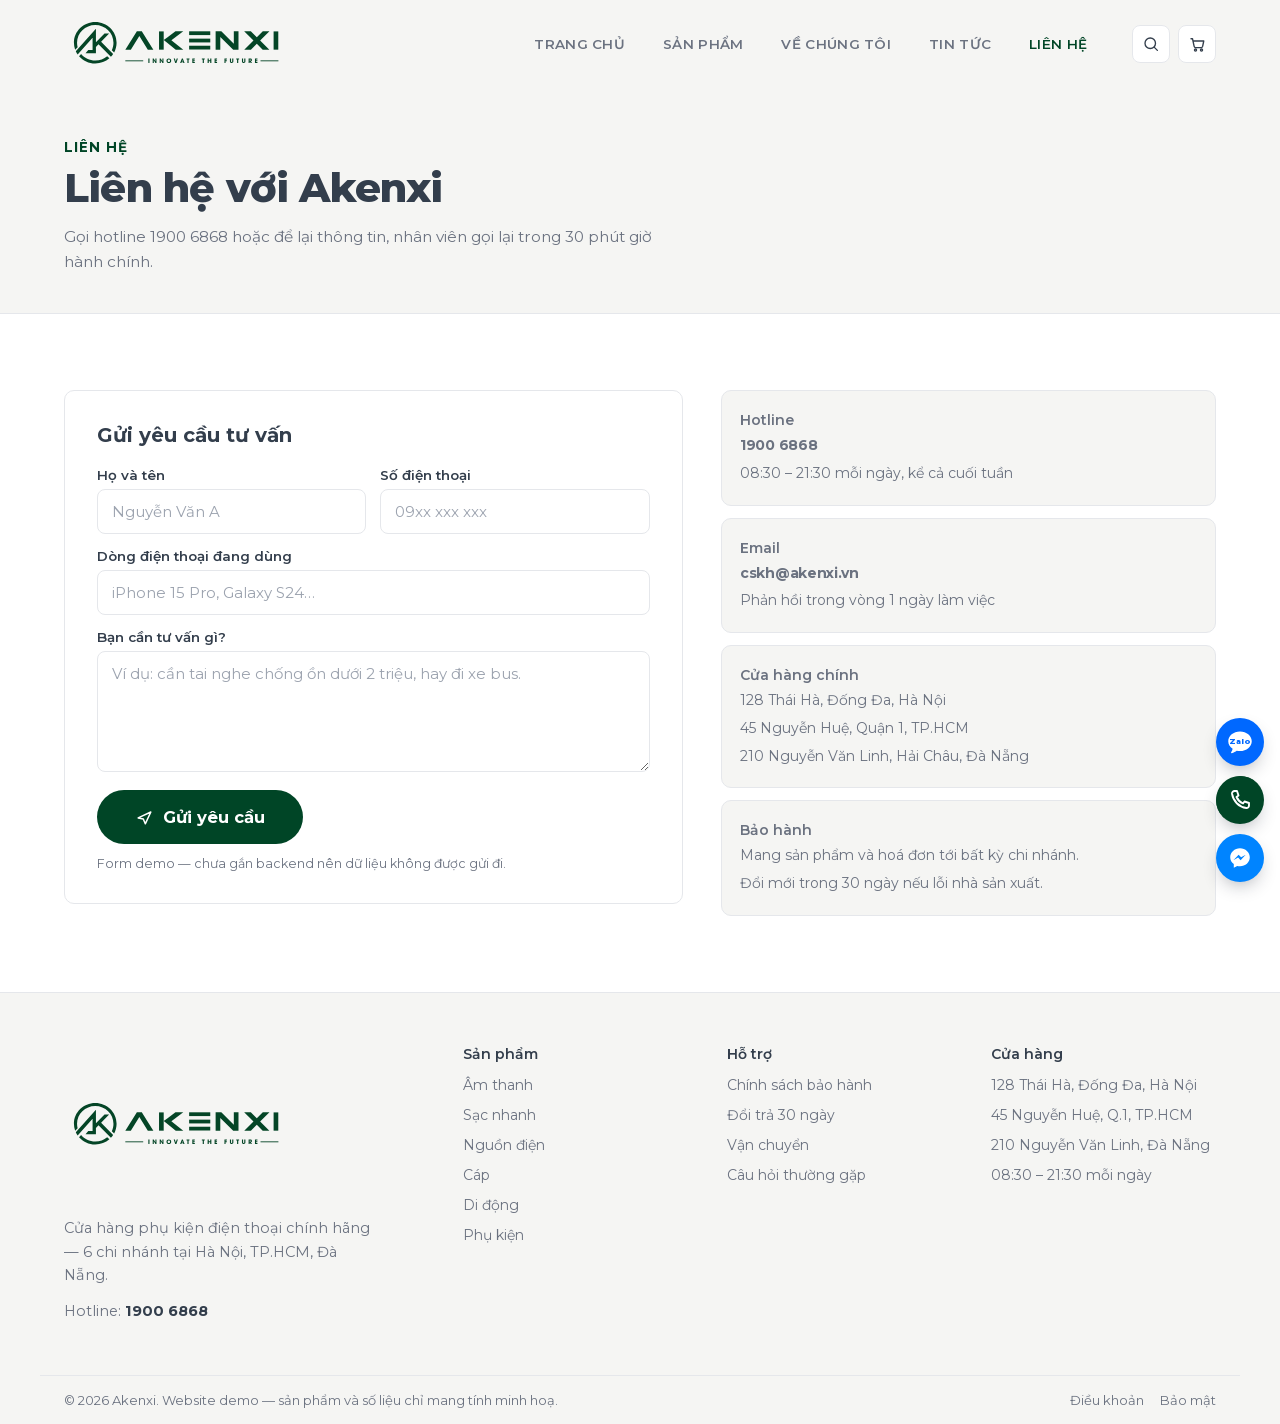
==== commit 5a9e4658: "update hero, footer, tiktok" ====
--- a/html/lien-he.html
+++ b/html/lien-he.html
@@ -19,7 +19,7 @@
       <nav class="main-nav" id="mainNav" aria-label="Menu chính">
         <ul>
           <li><a href="index.html">Trang chủ</a></li>
-          <li><a href="san-pham.html">Sản phẩm</a></li>
+          <li class="has-dropdown"><a href="san-pham.html">Sản phẩm</a><ul class="product-dropdown"><li><a href="san-pham.html?cat=Âm thanh">Âm thanh</a></li><li><a href="san-pham.html?cat=Sạc nhanh">Sạc nhanh</a></li><li><a href="san-pham.html?cat=Nguồn điện">Nguồn điện</a></li><li><a href="san-pham.html?cat=Cáp">Cáp</a></li><li><a href="san-pham.html?cat=Di động">Di động</a></li><li><a href="san-pham.html?cat=Phụ kiện">Phụ kiện</a></li></ul></li>
           <li><a href="ve-chung-toi.html">Về chúng tôi</a></li>
           <li><a href="tin-tuc.html">Tin tức</a></li>
           <li><a href="lien-he.html" class="is-active" aria-current="page">Liên hệ</a></li>
@@ -133,10 +133,12 @@
       <div class="footer-col">
         <h4>Sản phẩm</h4>
         <ul>
-          <li><a href="san-pham.html">Âm thanh</a></li>
-          <li><a href="san-pham.html">Sạc nhanh</a></li>
-          <li><a href="san-pham.html">Nguồn điện</a></li>
-          <li><a href="san-pham.html">Cáp</a></li>
+          <li><a href="san-pham.html?cat=Âm thanh">Âm thanh</a></li>
+          <li><a href="san-pham.html?cat=Sạc nhanh">Sạc nhanh</a></li>
+          <li><a href="san-pham.html?cat=Nguồn điện">Nguồn điện</a></li>
+          <li><a href="san-pham.html?cat=Cáp">Cáp</a></li>
+          <li><a href="san-pham.html?cat=Di động">Di động</a></li>
+          <li><a href="san-pham.html?cat=Phụ kiện">Phụ kiện</a></li>
         </ul>
       </div>
 
--- a/html/css/style.css
+++ b/html/css/style.css
@@ -202,6 +202,44 @@
 .main-nav a:hover { color: var(--accent); background: rgba(0, 69, 38, .06); }
 .main-nav a.is-active { color: var(--accent); font-weight: 600; }
 
+/* Product filters dropdown */
+.main-nav .has-dropdown { position: relative; }
+.main-nav ul.product-dropdown {
+  position: absolute;
+  top: calc(100% + 6px);
+  left: 0;
+  z-index: 20;
+  display: block;
+  min-width: 170px;
+  padding: 8px;
+  border: 1px solid var(--border);
+  border-radius: 8px;
+  background: #fff;
+  box-shadow: 0 12px 28px rgba(25, 32, 40, .12);
+  opacity: 0;
+  visibility: hidden;
+  transform: translateY(-6px);
+  transition: opacity .16s ease, visibility .16s ease, transform .16s ease;
+}
+
+.main-nav .has-dropdown:hover ul.product-dropdown,
+.main-nav .has-dropdown:focus-within ul.product-dropdown {
+  opacity: 1;
+  visibility: visible;
+  transform: translateY(0);
+}
+
+.main-nav ul.product-dropdown li { display: block; }
+.main-nav ul.product-dropdown a {
+  padding: 9px 12px;
+  border-radius: 5px;
+  color: var(--text-muted);
+  font-size: 13px;
+  text-transform: none;
+  white-space: nowrap;
+}
+.main-nav ul.product-dropdown a:hover { color: var(--accent); background: rgba(0, 69, 38, .07); }
+
 /* Actions */
 .header-actions { display: flex; align-items: center; gap: 8px; }
 
@@ -268,6 +306,7 @@
   height: clamp(460px, 94vh, 900px);
   overflow: hidden;
   background: var(--graphite);
+  touch-action: pan-y;
 }
 
 .hero-slide {
@@ -344,7 +383,11 @@
   .hero-slide-media { top: 8px; right: 0; bottom: 8px; left: 50%; }
   .hero-slide-media.is-photo { top: 24px; bottom: 24px; }
 
-  .hero-slide-media.is-photo img { object-position: center; }
+  .hero-slide-media.is-photo img {
+    object-fit: contain;
+    object-position: center;
+    transform: scale(.88);
+  }
 
   .hero-slide-3d { background: var(--bg); }
 
@@ -1266,6 +1309,13 @@
 .qc-btn:hover .qc-label { max-width: 140px; opacity: 1; }
 
 .qc-zalo { background: #0068ff; }
+.qc-tiktok {
+  background: #fff;
+  color: #111;
+  border: 1px solid #e5e7eb;
+}
+.qc-tiktok .qc-ico { padding: 7px; }
+.qc-tiktok .qc-ico img { width: 34px; height: 34px; }
 .qc-phone { background: var(--accent); }
 .qc-mess { background: #0084ff; }
 
@@ -1728,14 +1778,26 @@
 
   .hero { height: clamp(420px, 76vh, 660px); }
 
+  /* Campaign ảnh dùng cùng nền trắng trên mobile và desktop. */
+  .hero,
+  .hero-slide.is-photo-slide { background: var(--bg); }
+  .hero-slide::after,
+  .hero-slide-media::after { content: none; }
+  .hero-slide-media.is-photo img {
+    object-fit: contain;
+    transform: scale(.82);
+  }
+  .hero-copy { color: var(--text); }
+  .hero-tag { border-color: rgba(51, 62, 76, .22); color: var(--text); text-shadow: none; }
+  .hero-copy .display { text-shadow: none; }
+
   /* Dưới 980px: media (3D hoặc ảnh, xem base rule .hero-slide-media ở trên)
      phủ kín toàn slide làm nền, chữ nằm đè lên trên — cùng 1 kiểu hiển thị cho
      mọi campaign trên mobile (đang ổn, giữ nguyên). */
 
-  /* Làm tối bớt phần media nền để chữ trắng đè lên vẫn đọc rõ (thay cho lớp
-     gradient cũ vốn nằm ngoài .hero-copy nên không phủ được lên media nữa). */
+  /* Không phủ lớp tối lên campaign ảnh. */
   .hero-slide-media::after {
-    content: "";
+    content: none;
     position: absolute;
     inset: 0;
     background: linear-gradient(90deg, rgba(10, 14, 20, .78) 0%, rgba(10, 14, 20, .4) 55%, rgba(10, 14, 20, .12) 100%);
